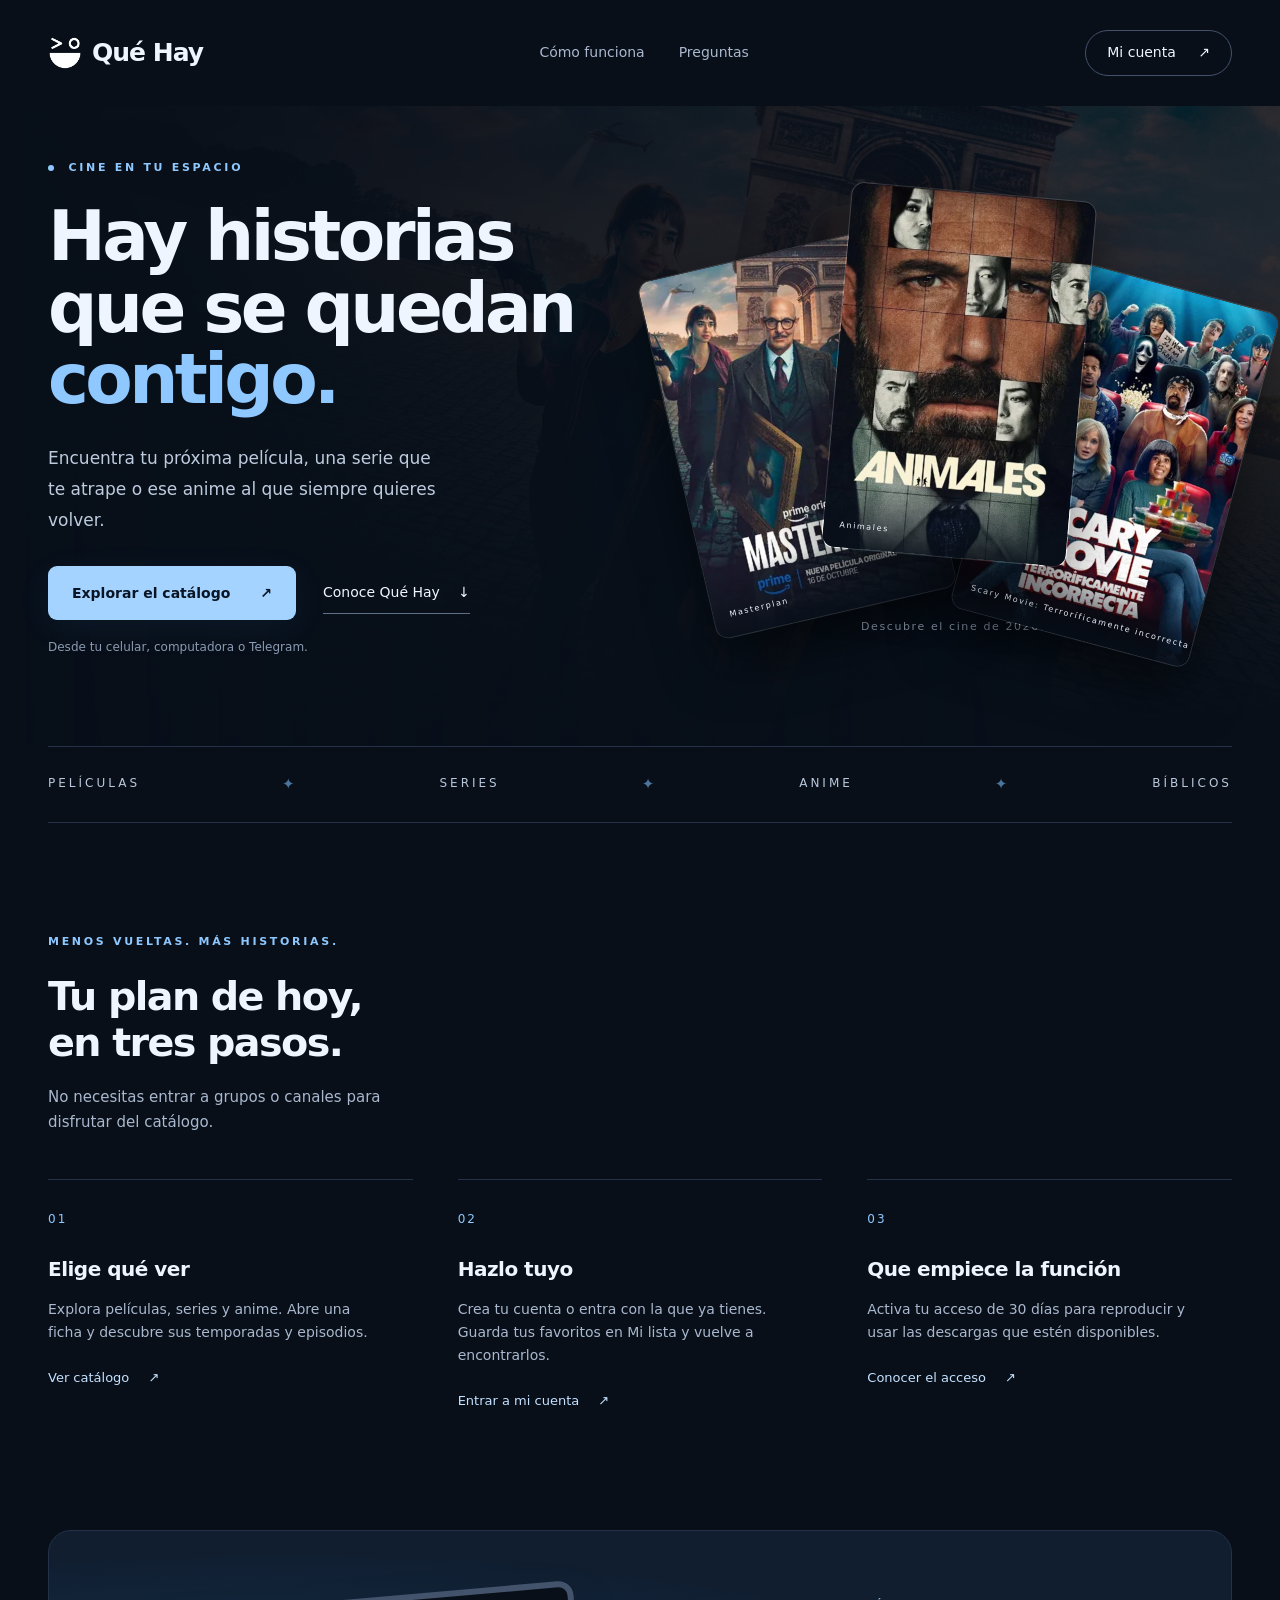
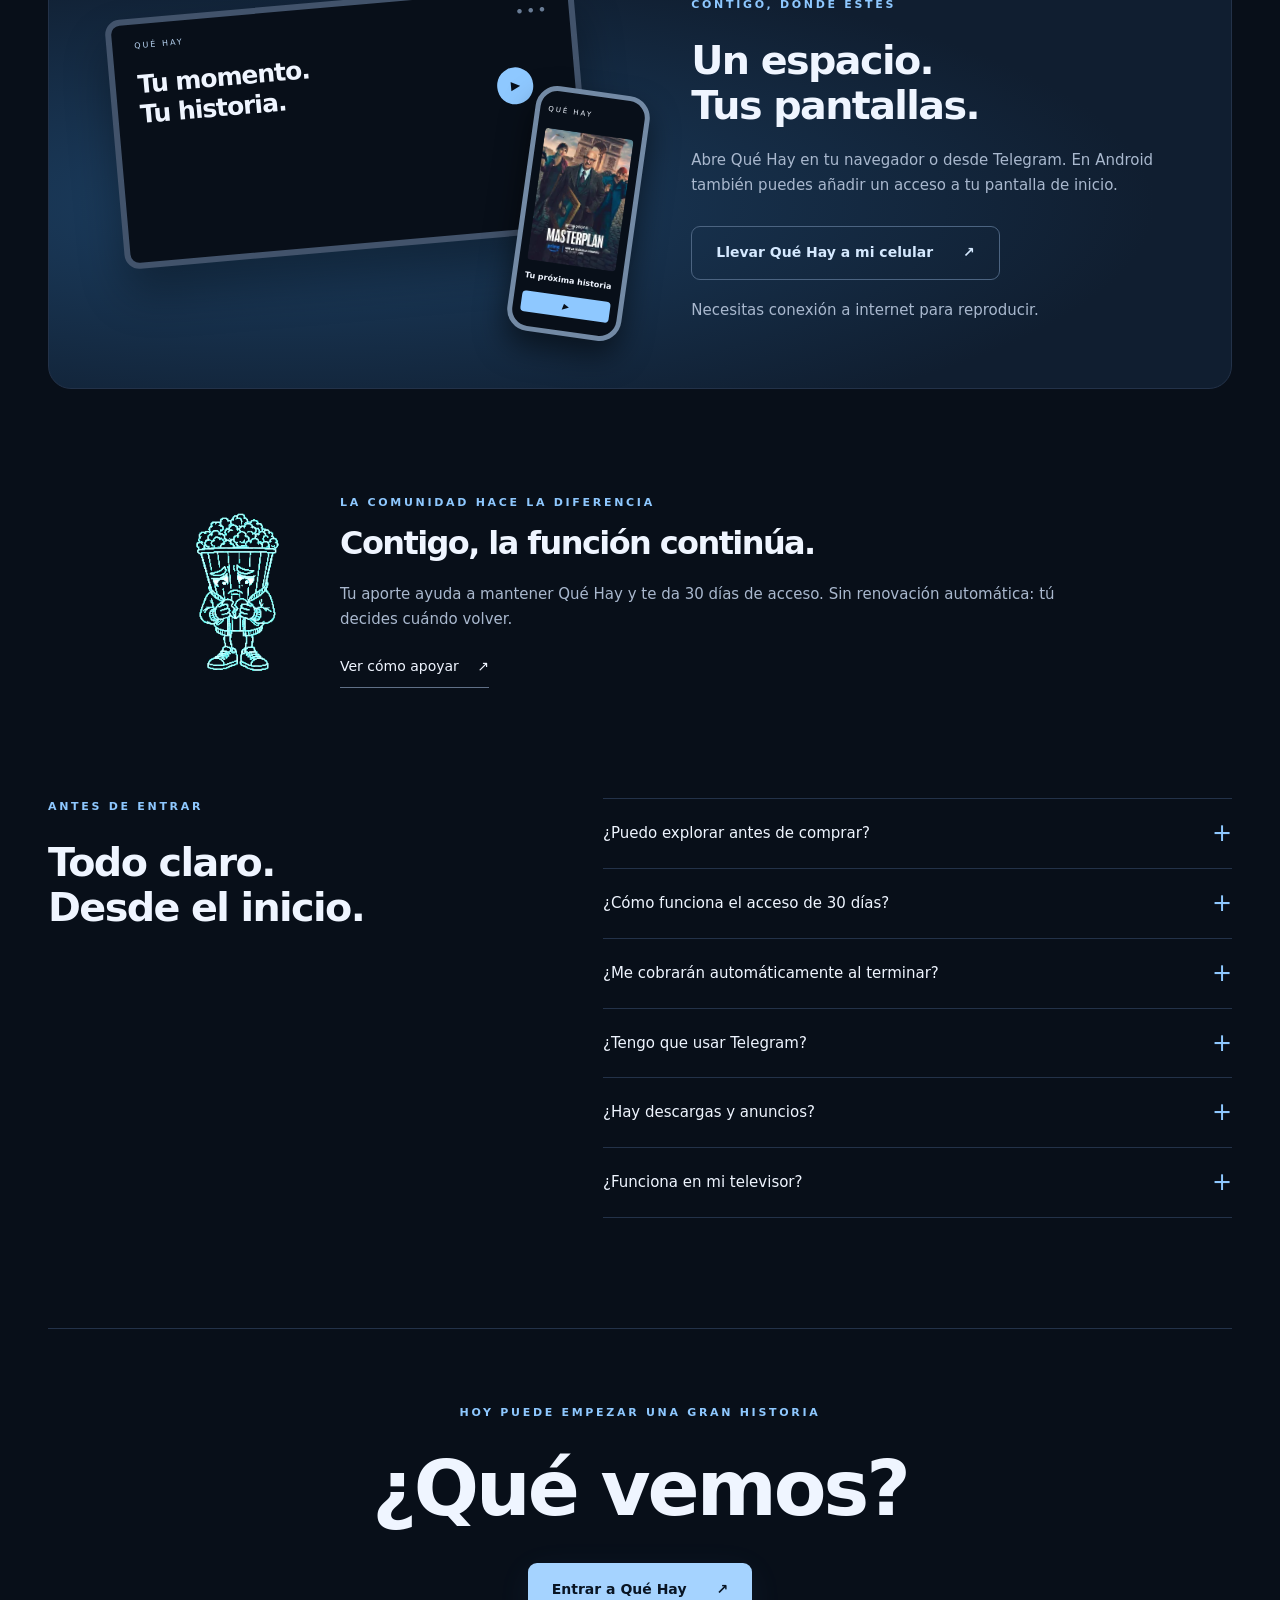
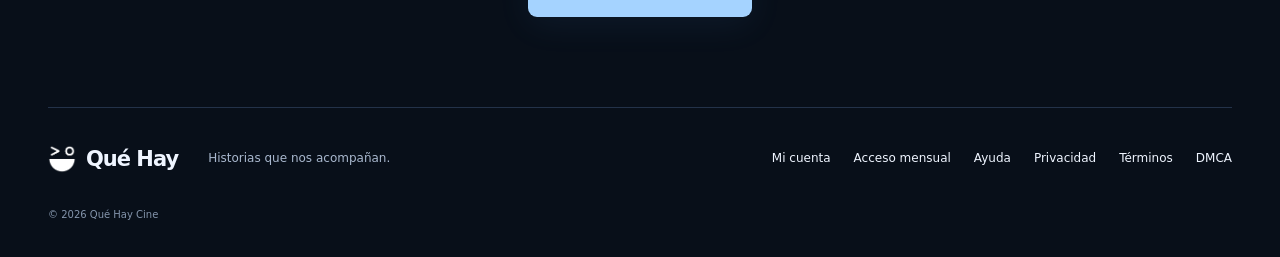
==== landing/index.html @ 10a9635d "Serve responsive backdrops and rotate landing artwork safely" ====
<!doctype html>
<html lang="es" data-selection-ids="878,891,698" data-app-origin="__APP_ORIGIN__">
<head>
  <meta charset="utf-8">
  <meta name="viewport" content="width=device-width, initial-scale=1">
  <meta name="theme-color" content="#080f19">
  <title>Qué Hay Cine · Películas, series y anime en tu espacio</title>
  <meta name="description" content="Descubre Qué Hay Cine: películas, series, anime y producciones bíblicas. Explora el catálogo y vuelve a tus historias desde el celular, la computadora o Telegram.">
  <link rel="canonical" href="https://quehay.live/">
  <meta property="og:type" content="website">
  <meta property="og:locale" content="es_PE">
  <meta property="og:title" content="Qué Hay Cine · Tu próxima historia empieza aquí">
  <meta property="og:description" content="Películas, series y anime. Un espacio para descubrir qué ver y disfrutar a tu manera.">
  <meta property="og:url" content="https://quehay.live/">
  <meta property="og:image" content="https://quehay.live/assets/cover.webp">
  <link rel="icon" href="assets/icon.png">
  <link rel="stylesheet" href="assets/landing.css">
</head>
<body>
<a class="skip" href="#contenido">Ir al contenido</a>
<header class="header wrap">
  <a class="brand" href="./" aria-label="Qué Hay Cine, inicio"><img src="assets/brand-face.png" width="42" height="42" alt=""><span>Qué Hay</span></a>
  <nav aria-label="Navegación principal"><a href="#como-funciona">Cómo funciona</a><a href="#preguntas">Preguntas</a></nav>
  <a class="account" href="__APP_ORIGIN__/cuenta">Mi cuenta <span aria-hidden="true">↗</span></a>
</header>
<main id="contenido">
  <section class="hero" aria-labelledby="hero-title">
    <div class="hero-art" aria-hidden="true"><img data-backdrop srcset="assets/cover-mobile.webp 780w, assets/cover.webp 1280w" sizes="100vw" src="assets/cover.webp" alt="" width="1080" height="608" fetchpriority="high"></div>
    <div class="wrap hero-layout">
      <div class="hero-copy"><p class="eyebrow"><span></span> CINE EN TU ESPACIO</p><h1 id="hero-title">Hay historias<br>que se quedan<br><em>contigo.</em></h1><p class="intro">Encuentra tu próxima película, una serie que te atrape o ese anime al que siempre quieres volver.</p><div class="actions"><a class="button primary" href="__APP_ORIGIN__/">Explorar el catálogo <span aria-hidden="true">↗</span></a><a class="text-link" href="#como-funciona">Conoce Qué Hay <span aria-hidden="true">↓</span></a></div><p class="micro">Desde tu celular, computadora o Telegram.</p></div>
      <div class="poster-stack" aria-label="Una muestra del catálogo"><figure class="poster poster-one"><img src="assets/poster-1-342.webp" srcset="assets/poster-1-185.webp 185w, assets/poster-1-342.webp 342w, assets/poster-1-500.webp 500w" sizes="(max-width:700px) 150px, 240px" data-poster="0" width="342" height="513" alt="Masterplan" decoding="async"><figcaption>Masterplan</figcaption></figure><figure class="poster poster-two"><img src="assets/poster-2-342.webp" srcset="assets/poster-2-185.webp 185w, assets/poster-2-342.webp 342w, assets/poster-2-500.webp 500w" sizes="(max-width:700px) 150px, 240px" data-poster="1" width="342" height="513" alt="Animales" decoding="async"><figcaption>Animales</figcaption></figure><figure class="poster poster-three"><img src="assets/poster-3-342.webp" srcset="assets/poster-3-185.webp 185w, assets/poster-3-342.webp 342w, assets/poster-3-500.webp 500w" sizes="(max-width:700px) 150px, 240px" data-poster="2" width="342" height="513" alt="Scary Movie: Terroríficamente incorrecta" decoding="async"><figcaption>Scary Movie: Terroríficamente incorrecta</figcaption></figure><span class="stack-note">Descubre el cine de 2026.</span></div>
    </div>
  </section>
  <div class="genres wrap" aria-label="En nuestro catálogo"><span>PELÍCULAS</span><i aria-hidden="true">✦</i><span>SERIES</span><i aria-hidden="true">✦</i><span>ANIME</span><i aria-hidden="true">✦</i><span>BÍBLICOS</span></div>
  <section id="como-funciona" class="section wrap">
    <div class="section-title"><p class="eyebrow">MENOS VUELTAS. MÁS HISTORIAS.</p><h2>Tu plan de hoy,<br>en tres pasos.</h2><p>No necesitas entrar a grupos o canales para disfrutar del catálogo.</p></div>
    <ol class="steps"><li><span class="step-number">01</span><h3>Elige qué ver</h3><p>Explora películas, series y anime. Abre una ficha y descubre sus temporadas y episodios.</p><a href="__APP_ORIGIN__/">Ver catálogo <span aria-hidden="true">↗</span></a></li><li><span class="step-number">02</span><h3>Hazlo tuyo</h3><p>Crea tu cuenta o entra con la que ya tienes. Guarda tus favoritos en Mi lista y vuelve a encontrarlos.</p><a href="__APP_ORIGIN__/cuenta">Entrar a mi cuenta <span aria-hidden="true">↗</span></a></li><li><span class="step-number">03</span><h3>Que empiece la función</h3><p>Activa tu acceso de 30 días para reproducir y usar las descargas que estén disponibles.</p><a href="__APP_ORIGIN__/membresia">Conocer el acceso <span aria-hidden="true">↗</span></a></li></ol>
  </section>
  <section class="everywhere wrap" aria-labelledby="everywhere-title"><div class="device-art" aria-hidden="true"><div class="screen"><div class="screen-nav"><span>QUÉ HAY</span><b>● ● ●</b></div><div class="screen-copy">Tu momento.<br>Tu historia.<span>▶</span></div><div class="mini-posters"><img src="assets/poster-1-342.webp" srcset="assets/poster-1-185.webp 185w, assets/poster-1-342.webp 342w, assets/poster-1-500.webp 500w" sizes="120px" data-poster="0" alt="" loading="lazy" width="342" height="513"><img src="assets/poster-2-342.webp" srcset="assets/poster-2-185.webp 185w, assets/poster-2-342.webp 342w, assets/poster-2-500.webp 500w" sizes="120px" data-poster="1" alt="" loading="lazy" width="342" height="513"><img src="assets/poster-3-342.webp" srcset="assets/poster-3-185.webp 185w, assets/poster-3-342.webp 342w, assets/poster-3-500.webp 500w" sizes="120px" data-poster="2" alt="" loading="lazy" width="342" height="513"></div></div><div class="phone"><span>QUÉ HAY</span><img src="assets/poster-1-342.webp" srcset="assets/poster-1-185.webp 185w, assets/poster-1-342.webp 342w, assets/poster-1-500.webp 500w" sizes="120px" data-poster="0" alt="" loading="lazy" width="342" height="513"><b>Tu próxima historia</b><i>▶</i></div></div><div class="everywhere-copy"><p class="eyebrow">CONTIGO, DONDE ESTÉS</p><h2 id="everywhere-title">Un espacio.<br>Tus pantallas.</h2><p>Abre Qué Hay en tu navegador o desde Telegram. En Android también puedes añadir un acceso a tu pantalla de inicio.</p><a class="button secondary" href="__APP_ORIGIN__/instalar">Llevar Qué Hay a mi celular <span aria-hidden="true">↗</span></a><p class="micro">Necesitas conexión a internet para reproducir.</p></div></section>
  <section class="support wrap" aria-labelledby="support-title"><picture><source media="(prefers-reduced-motion: reduce)" srcset="assets/porcon-still.webp"><img src="assets/porcon.webp" width="121" height="220" alt="Porcón Crítico, nuestra mascota" loading="lazy"></picture><div><p class="eyebrow">LA COMUNIDAD HACE LA DIFERENCIA</p><h2 id="support-title">Contigo, la función continúa.</h2><p>Tu aporte ayuda a mantener Qué Hay y te da 30 días de acceso. Sin renovación automática: tú decides cuándo volver.</p><a class="text-link" href="__APP_ORIGIN__/membresia">Ver cómo apoyar <span aria-hidden="true">↗</span></a></div></section>
  <section class="questions section wrap" id="preguntas" aria-labelledby="questions-title"><div class="section-title"><p class="eyebrow">ANTES DE ENTRAR</p><h2 id="questions-title">Todo claro.<br> Desde el inicio.</h2></div><div class="answers"><details><summary>¿Puedo explorar antes de comprar?</summary><p>Sí. Puedes consultar el catálogo. Para reproducir y acceder a los enlaces de descarga necesitas iniciar sesión y tener acceso vigente.</p></details><details><summary>¿Cómo funciona el acceso de 30 días?</summary><p>Se activa cuando se confirma tu aporte. Buy Me a Coffee recibe pagos en dólares; Yape/Plin y Binance Pay requieren revisión manual. Consulta los importes y las instrucciones actualizadas en <a href="__APP_ORIGIN__/membresia">la página de acceso</a>.</p></details><details><summary>¿Me cobrarán automáticamente al terminar?</summary><p>No. Al vencer tu acceso puedes volver a comprar si quieres. No hay renovación automática.</p></details><details><summary>¿Tengo que usar Telegram?</summary><p>No. También puedes entrar desde el navegador con tu cuenta. Telegram es otra forma de acceder y mantenerte cerca de la comunidad.</p></details><details><summary>¿Hay descargas y anuncios?</summary><p>Hay descargas cuando la película o el episodio tiene un enlace disponible. Se abren en un proveedor externo. Los reproductores pueden mostrar publicidad de terceros; el aporte no elimina esos anuncios.</p></details><details><summary>¿Funciona en mi televisor?</summary><p>La experiencia actual está preparada para celulares y computadoras. La compatibilidad con navegadores de televisores aún está en evaluación.</p></details></div></section>
  <section class="final-cta wrap"><p class="eyebrow">HOY PUEDE EMPEZAR UNA GRAN HISTORIA</p><h2>¿Qué vemos?</h2><a class="button primary" href="__APP_ORIGIN__/">Entrar a Qué Hay <span aria-hidden="true">↗</span></a></section>
</main>
<footer class="footer wrap"><a class="brand" href="./" aria-label="Qué Hay Cine, inicio"><img src="assets/brand-face.png" width="42" height="42" alt="" loading="lazy"><span>Qué Hay</span></a><p>Historias que nos acompañan.</p><nav aria-label="Información"><a href="__APP_ORIGIN__/cuenta">Mi cuenta</a><a href="__APP_ORIGIN__/membresia">Acceso mensual</a><a href="#preguntas">Ayuda</a><a href="/politicas-de-privacidad/">Privacidad</a><a href="/terminos-y-condiciones/">Términos</a><a href="/dmca/">DMCA</a></nav><small>© 2026 Qué Hay Cine</small></footer>
<script src="assets/selection.js?v=1" defer></script>
</body></html>
---- landing/assets/landing.css ----
:root{color-scheme:dark;--bg:#080f19;--surface:#101e30;--ink:#eff5ff;--muted:#a9b8ce;--blue:#8ec8ff;--line:#233249}*{box-sizing:border-box}html{scroll-behavior:smooth;scroll-padding-top:35px}body{margin:0;background:var(--bg);color:var(--ink);font:16px/1.65 system-ui,-apple-system,BlinkMacSystemFont,"Segoe UI",sans-serif}a{color:inherit;text-decoration:none}img{display:block;max-width:100%;object-fit:cover}button,a,summary{-webkit-tap-highlight-color:transparent}a:focus-visible,summary:focus-visible{outline:3px solid var(--blue);outline-offset:6px}.wrap{width:min(1240px,calc(100% - 96px));margin-inline:auto}.skip{position:fixed;left:20px;top:-100px;background:white;color:#080f19;padding:12px;z-index:10}.skip:focus{top:15px}.header{height:106px;display:flex;align-items:center;justify-content:space-between;gap:28px;position:relative;z-index:2}.brand img{width:137px;height:auto;object-fit:contain;filter:grayscale(1) brightness(0) invert(1)}.header nav{display:flex;gap:34px;color:var(--muted);font-size:14px}.header a:hover,.footer a:hover{color:var(--blue)}.account{border:1px solid #43526a;border-radius:100px;padding:10px 21px;font-size:14px}.account span{margin-left:18px}.hero{position:relative;overflow:hidden}.hero-art{position:absolute;inset:0;opacity:.16;mask-image:linear-gradient(90deg,transparent,#000 80%);pointer-events:none}.hero-art:after{content:"";position:absolute;inset:0;background:linear-gradient(0deg,var(--bg),transparent 65%)}.hero-art img{width:100%;height:100%;object-position:center}.hero-layout{position:relative;display:grid;grid-template-columns:1.05fr 1fr;gap:40px;min-height:640px;align-items:center;padding-block:40px 75px}.eyebrow{font-size:11px;font-weight:700;letter-spacing:2.7px;line-height:1.6;color:var(--blue);margin:0 0 24px}.eyebrow span{display:inline-block;background:var(--blue);width:6px;height:6px;border-radius:100%;margin-right:8px;vertical-align:middle}h1,h2,h3,p{margin-top:0}h1{font-size:clamp(45px,5.4vw,78px);font-weight:730;line-height:1.04;letter-spacing:-3.6px;margin-bottom:27px}h1 em{font-style:normal;color:var(--blue)}.intro{font-size:17px;max-width:405px;color:#becbde;line-height:1.8}.actions{display:flex;align-items:center;gap:27px;margin-top:31px}.button{display:inline-flex;align-items:center;justify-content:center;gap:30px;min-height:54px;padding:14px 24px;border-radius:9px;font-size:14px;font-weight:650;transition:background .2s,transform .2s}.button:hover{transform:translateY(-2px)}.primary{background:#a5d3ff;color:#091524;box-shadow:0 8px 35px #65aeff12}.primary:hover{background:#c2e2ff}.secondary{border:1px solid #4c6481;color:#d5e9ff}.secondary:hover{background:#1d3049}.text-link{font-size:14px;border-bottom:1px solid #607087;padding-block:9px;display:inline-block}.text-link span{margin-left:14px}.micro{font-size:12px;color:#8b9bb2;margin-top:18px;margin-bottom:0}.poster-stack{position:relative;height:455px;max-width:560px}.poster{position:absolute;width:44%;margin:0;border-radius:13px;box-shadow:0 25px 55px #0008;overflow:hidden;border:1px solid #ffffff22;transform-origin:center}.poster img{width:100%;height:auto;aspect-ratio:2/3}.poster figcaption{background:linear-gradient(transparent,#080f19e8);position:absolute;bottom:0;left:0;right:0;padding:40px 16px 16px;font-size:8px;letter-spacing:1.6px;white-space:nowrap}.poster-one{left:0;top:70px;transform:rotate(-13deg);z-index:1}.poster-two{left:29%;top:10px;transform:rotate(5deg);z-index:3}.poster-three{right:-1%;top:96px;transform:rotate(15deg);z-index:2}.stack-note{position:absolute;bottom:0;width:100%;text-align:center;font-size:11px;letter-spacing:1.6px;color:#9caac0}.genres{display:flex;justify-content:space-between;align-items:center;border-top:1px solid var(--line);border-bottom:1px solid var(--line);padding:25px 0;font-size:12px;letter-spacing:3px;color:#b8c7db}.genres i{color:#4c759e;font-size:15px;font-style:normal}.section{padding-block:110px}.section-title{max-width:500px}.section-title h2,h2{font-size:clamp(30px,3.1vw,45px);letter-spacing:-1.6px;font-weight:650;line-height:1.14;margin-bottom:20px}.section-title p:not(.eyebrow){color:var(--muted);font-size:15px;max-width:380px}.steps{list-style:none;padding:0;margin:45px 0 0;display:grid;grid-template-columns:repeat(3,1fr);gap:45px}.steps li{padding-top:25px;border-top:1px solid var(--line)}.step-number{font-size:12px;color:var(--blue);letter-spacing:2px}.steps h3{font-size:20px;font-weight:600;margin:21px 0 12px;letter-spacing:-.5px}.steps p{font-size:14px;color:var(--muted);max-width:320px}.steps a{font-size:13px;color:#c4e1ff;display:inline-block;padding:9px 0}.steps a span{margin-left:15px}.everywhere{background:radial-gradient(ellipse at 20% 60%,#1c3f62,var(--surface) 65%);border:1px solid var(--line);border-radius:23px;display:grid;grid-template-columns:1.1fr 1fr;gap:55px;padding:65px;overflow:hidden}.everywhere-copy{align-self:center}.everywhere-copy>p:not(.eyebrow){color:var(--muted);font-size:15px}.everywhere-copy .button{margin-top:13px}.device-art{position:relative;align-self:center;min-height:320px}.screen{background:#080f19;border:6px solid #42536b;border-radius:15px;padding:15px 22px 22px;width:90%;box-shadow:0 25px 45px #0005;transform:rotate(-5deg)}.screen-nav{display:flex;justify-content:space-between;font-size:8px;letter-spacing:2px;color:#b9d5f3}.screen-nav b{font-size:6px;color:#697c95}.screen-copy{font-weight:650;font-size:25px;letter-spacing:-1px;line-height:1.2;margin:18px 0 15px}.screen-copy span{float:right;font-size:12px;background:var(--blue);color:var(--bg);border-radius:30px;padding:11px 14px;margin-right:20px}.mini-posters{display:grid;grid-template-columns:repeat(3,1fr);gap:10px}.mini-posters img{height:95px;width:100%;border-radius:4px}.phone{position:absolute;right:0;bottom:-17px;width:115px;padding:14px 8px;background:#080f19;border:5px solid #738aa5;border-radius:22px;transform:rotate(8deg);box-shadow:0 15px 30px #0008}.phone>span{display:block;font-size:7px;margin:0 0 12px;letter-spacing:2px}.phone img{border-radius:4px;height:133px;width:100%}.phone b{font-size:8px;display:block;margin:9px 0}.phone i{display:block;font-size:8px;background:var(--blue);color:var(--bg);border-radius:4px;padding:4px;text-align:center}.support{display:flex;align-items:center;gap:55px;max-width:900px;padding-top:105px}.support picture{flex-shrink:0}.support img{width:95px;height:auto}.support h2{font-size:32px}.support p:not(.eyebrow){color:var(--muted);font-size:15px}.support .eyebrow{margin-bottom:14px}.questions{display:grid;grid-template-columns:.85fr 1.15fr;gap:90px}.answers details{border-top:1px solid var(--line)}.answers details:last-child{border-bottom:1px solid var(--line)}summary{padding:22px 30px 22px 0;cursor:pointer;position:relative;font-size:15px;font-weight:500;list-style:none}summary::-webkit-details-marker{display:none}summary:after{content:"+";position:absolute;right:0;color:var(--blue);font-size:24px;line-height:1}details[open] summary:after{content:"−"}.answers p{font-size:14px;color:var(--muted);padding-right:22px}.answers a{text-decoration:underline;color:var(--blue)}.final-cta{border-top:1px solid var(--line);padding:75px 0 90px;text-align:center}.final-cta h2{font-size:clamp(48px,6vw,80px);letter-spacing:-3px;margin-bottom:30px}.footer{display:flex;align-items:center;gap:30px;border-top:1px solid var(--line);padding-block:34px;flex-wrap:wrap}.footer .brand img{width:100px}.footer p{font-size:12px;color:var(--muted);margin:0}.footer nav{display:flex;gap:23px;margin-left:auto;font-size:12px}.footer small{font-size:10px;color:#8495ac;width:100%}@media(min-width:1500px){.hero-layout{min-height:720px}.poster-stack{height:480px}}@media(max-width:1000px){.wrap{width:calc(100% - 56px)}.hero-layout{gap:20px;min-height:570px}.poster-stack{height:350px}.poster-three{top:70px}.poster-one{top:50px}.actions{gap:15px;flex-wrap:wrap}.everywhere{padding:45px;gap:30px}.steps{gap:28px}.questions{gap:40px}}@media(max-width:700px){.wrap{width:calc(100% - 40px)}.header{height:86px;gap:15px}.brand img{width:113px}.header nav{display:none}.account{padding:8px 15px;font-size:12px}.account span{margin-left:8px}.hero-layout{display:flex;flex-direction:column;gap:30px;align-items:stretch;padding:25px 0 30px}.hero-copy h1{font-size:57px;letter-spacing:-2.8px}.eyebrow{font-size:10px;letter-spacing:2px;margin-bottom:19px}.intro{font-size:15px;max-width:360px}.actions{gap:22px}.button{font-size:13px;padding:13px 19px;gap:22px;min-height:51px}.text-link{font-size:12px}.poster-stack{height:310px;width:100%;max-width:370px;align-self:center;margin-top:15px}.poster{width:40%}.poster-one{left:3%;top:34px}.poster-two{left:30%;top:8px}.poster-three{right:2%;top:55px}.stack-note{font-size:9px;bottom:5px}.genres{padding:20px 0;font-size:9px;letter-spacing:1.3px;gap:5px}.genres i{font-size:9px}.section{padding-block:70px}.section-title h2,h2{font-size:36px}.steps{grid-template-columns:1fr;gap:26px;margin-top:34px}.steps li{position:relative;padding:23px 0 0 43px}.step-number{position:absolute;left:0;top:28px}.steps h3{margin:0 0 12px}.steps p{max-width:none}.everywhere{display:flex;flex-direction:column;padding:35px 27px;gap:40px;border-radius:16px}.device-art{width:100%;max-width:350px;min-height:285px;margin:12px 0 0}.screen{width:88%;padding:12px 15px 19px}.screen-copy{font-size:24px}.mini-posters img{height:90px}.phone{width:105px;bottom:0}.phone img{height:120px}.everywhere-copy h2{font-size:36px}.everywhere-copy .button{width:100%;padding-inline:12px;gap:14px}.support{gap:20px;padding-top:65px;align-items:flex-start}.support img{width:63px;margin-top:35px}.support h2{font-size:27px}.support .eyebrow{font-size:8px}.support p:not(.eyebrow){font-size:14px}.questions{grid-template-columns:1fr;gap:20px}.questions .section-title h2 br{display:none}summary{font-size:14px}.final-cta{padding:55px 0 60px}.final-cta h2{font-size:62px}.footer{gap:20px;padding-block:27px}.footer p{font-size:11px}.footer nav{width:100%;margin-left:0;justify-content:space-between}.footer small{margin-top:5px}}@media(prefers-reduced-motion:reduce){html{scroll-behavior:auto}.button{transition:none}.button:hover{transform:none}}

.brand{display:inline-flex;align-items:center;gap:10px;white-space:nowrap;font-size:25px;font-weight:750;letter-spacing:-1px}.brand img,.footer .brand img{width:34px;height:34px;filter:none}.footer .brand{font-size:21px}.footer .brand img{width:28px;height:28px}@media(max-width:700px){.brand{font-size:22px;gap:8px}.brand img{width:29px;height:29px}}

.footer nav{flex-wrap:wrap;row-gap:14px}@media(max-width:700px){.footer nav{justify-content:flex-start;column-gap:23px}}
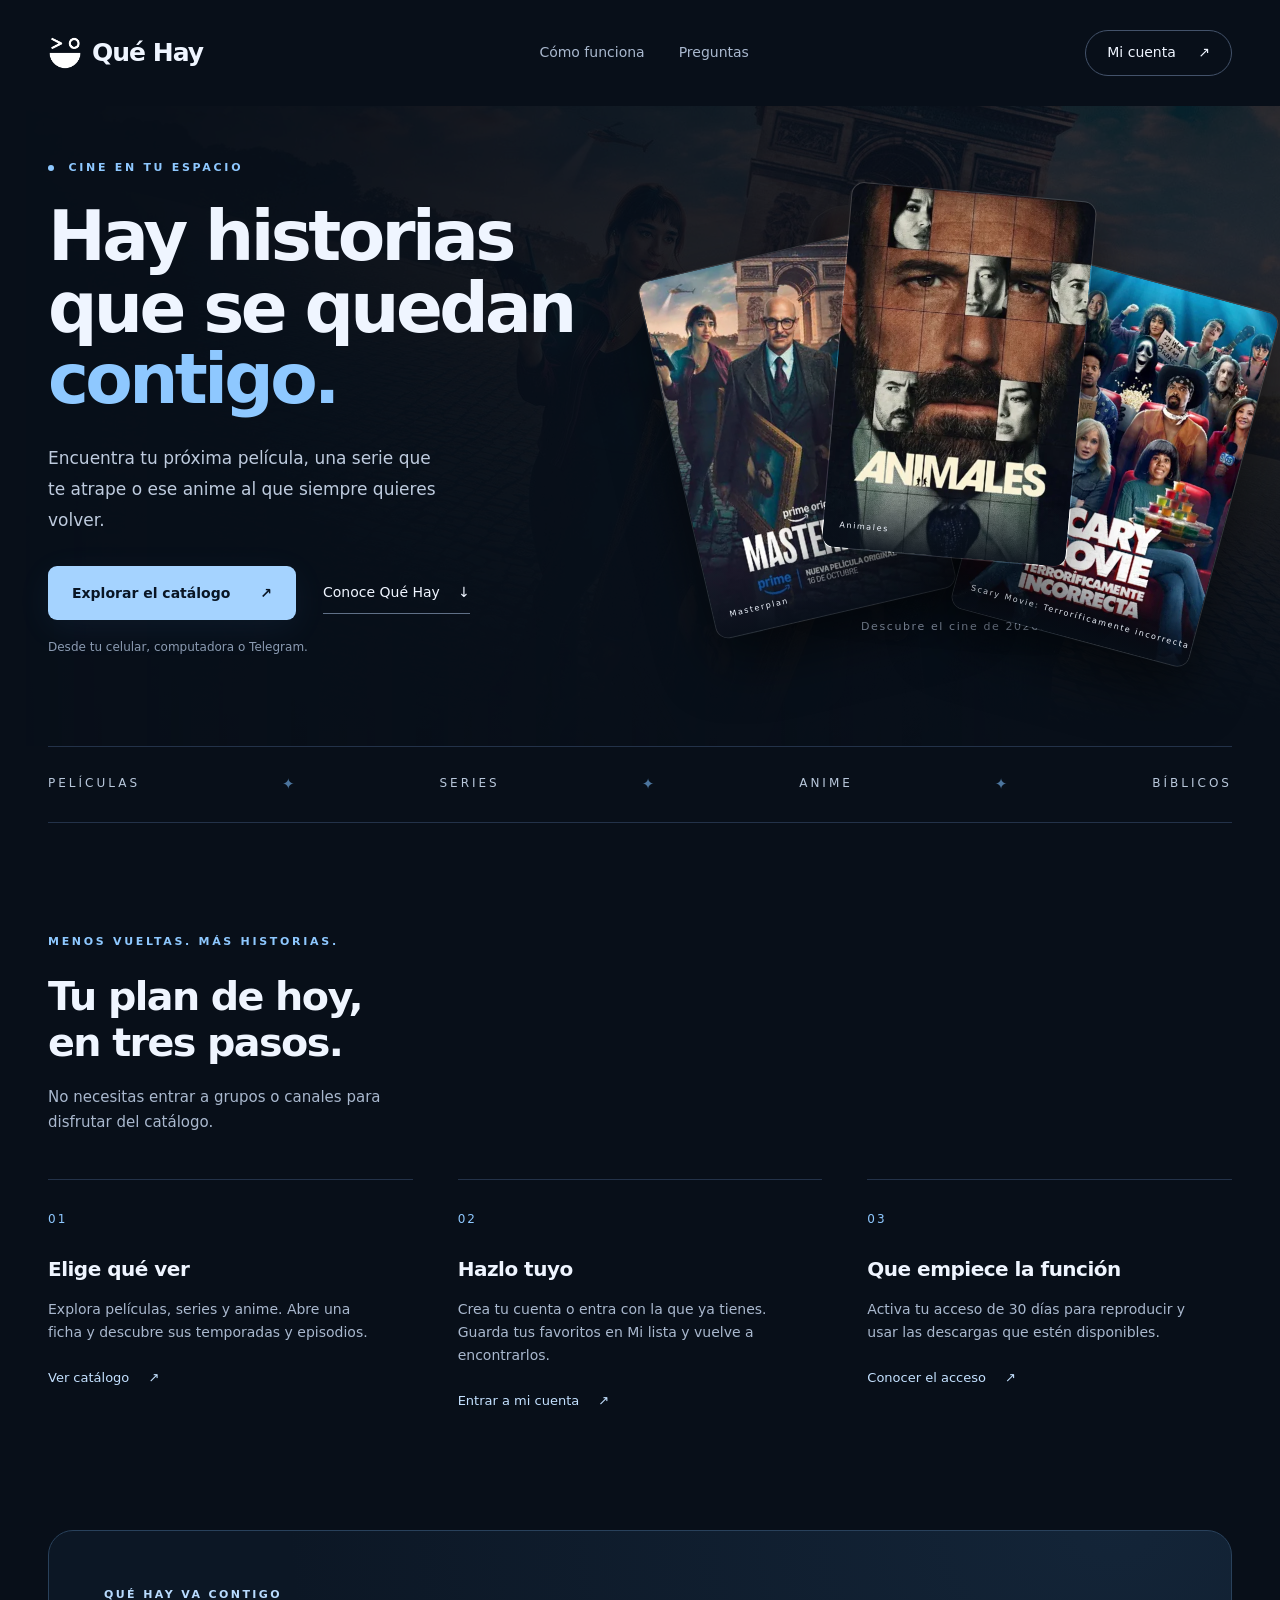
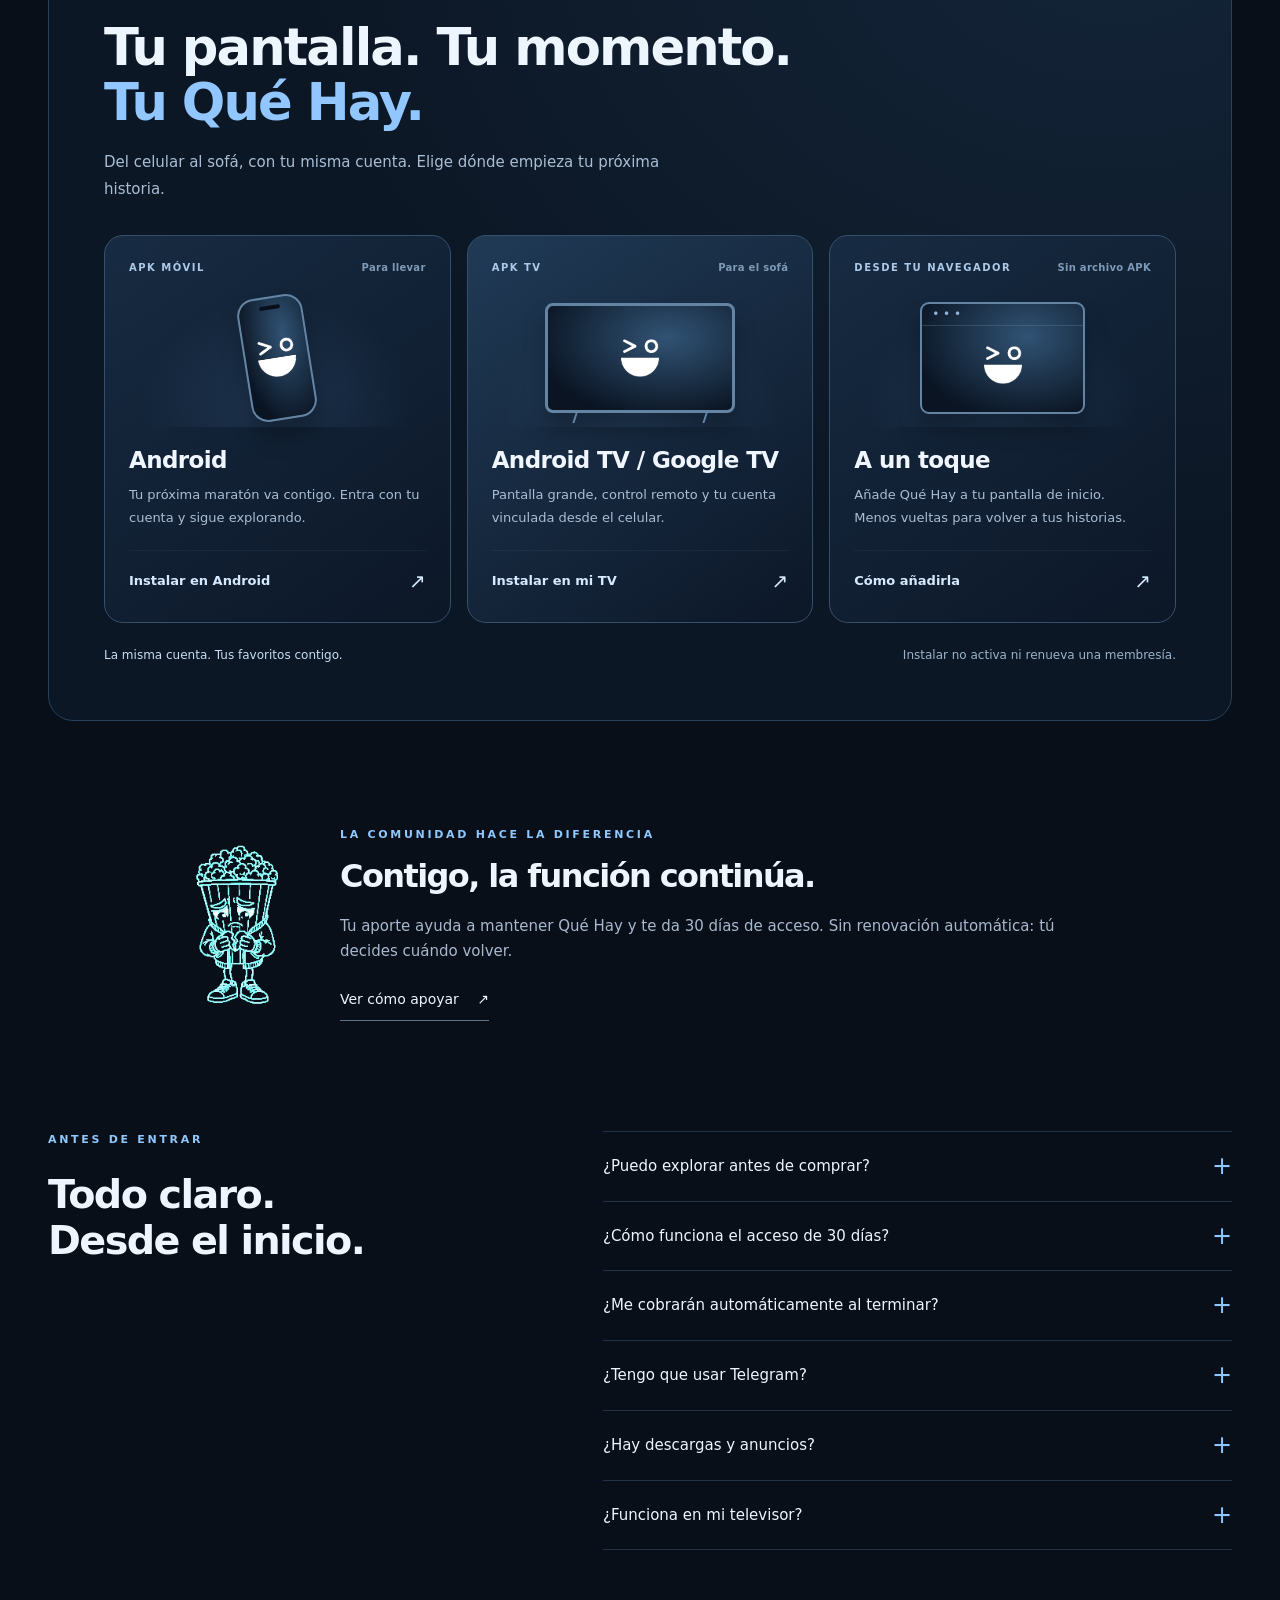
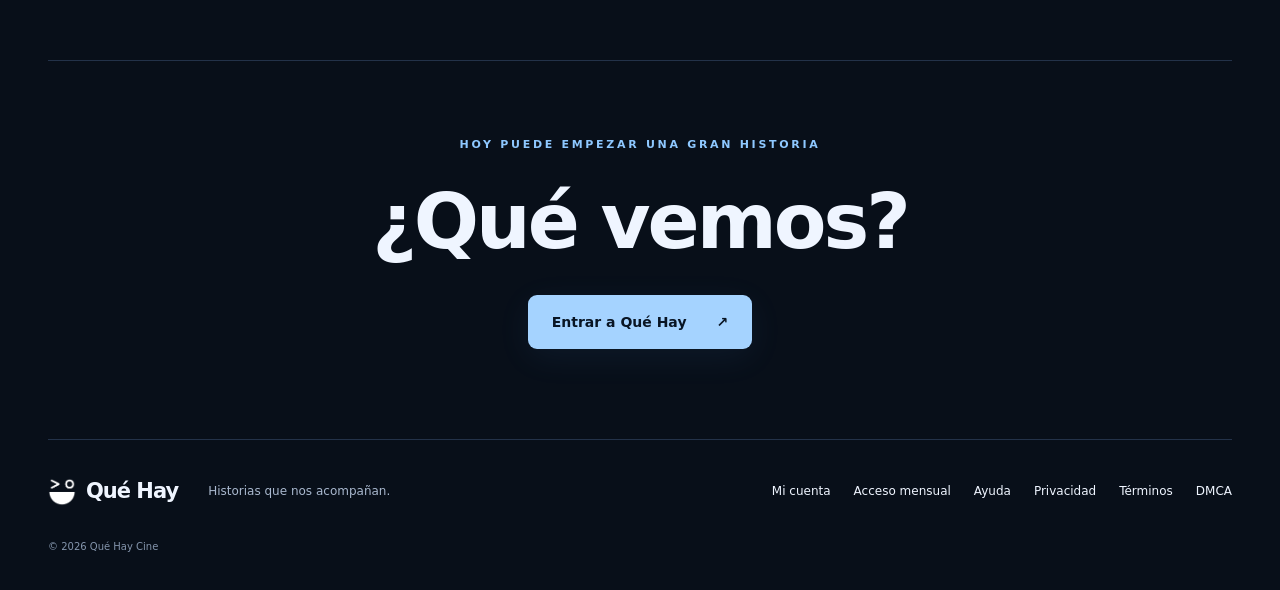
==== commit 0664ae1d: "Publish Android and TV app downloads with native startup animation" ====
--- a/landing/index.html
+++ b/landing/index.html
@@ -15,6 +15,7 @@
   <meta property="og:image" content="https://quehay.live/assets/cover.webp">
   <link rel="icon" href="assets/icon.png">
   <link rel="stylesheet" href="assets/landing.css">
+  <link rel="stylesheet" href="assets/platforms.css">
 </head>
 <body>
 <a class="skip" href="#contenido">Ir al contenido</a>
@@ -36,9 +37,9 @@
     <div class="section-title"><p class="eyebrow">MENOS VUELTAS. MÁS HISTORIAS.</p><h2>Tu plan de hoy,<br>en tres pasos.</h2><p>No necesitas entrar a grupos o canales para disfrutar del catálogo.</p></div>
     <ol class="steps"><li><span class="step-number">01</span><h3>Elige qué ver</h3><p>Explora películas, series y anime. Abre una ficha y descubre sus temporadas y episodios.</p><a href="__APP_ORIGIN__/">Ver catálogo <span aria-hidden="true">↗</span></a></li><li><span class="step-number">02</span><h3>Hazlo tuyo</h3><p>Crea tu cuenta o entra con la que ya tienes. Guarda tus favoritos en Mi lista y vuelve a encontrarlos.</p><a href="__APP_ORIGIN__/cuenta">Entrar a mi cuenta <span aria-hidden="true">↗</span></a></li><li><span class="step-number">03</span><h3>Que empiece la función</h3><p>Activa tu acceso de 30 días para reproducir y usar las descargas que estén disponibles.</p><a href="__APP_ORIGIN__/membresia">Conocer el acceso <span aria-hidden="true">↗</span></a></li></ol>
   </section>
-  <section class="everywhere wrap" aria-labelledby="everywhere-title"><div class="device-art" aria-hidden="true"><div class="screen"><div class="screen-nav"><span>QUÉ HAY</span><b>● ● ●</b></div><div class="screen-copy">Tu momento.<br>Tu historia.<span>▶</span></div><div class="mini-posters"><img src="assets/poster-1-342.webp" srcset="assets/poster-1-185.webp 185w, assets/poster-1-342.webp 342w, assets/poster-1-500.webp 500w" sizes="120px" data-poster="0" alt="" loading="lazy" width="342" height="513"><img src="assets/poster-2-342.webp" srcset="assets/poster-2-185.webp 185w, assets/poster-2-342.webp 342w, assets/poster-2-500.webp 500w" sizes="120px" data-poster="1" alt="" loading="lazy" width="342" height="513"><img src="assets/poster-3-342.webp" srcset="assets/poster-3-185.webp 185w, assets/poster-3-342.webp 342w, assets/poster-3-500.webp 500w" sizes="120px" data-poster="2" alt="" loading="lazy" width="342" height="513"></div></div><div class="phone"><span>QUÉ HAY</span><img src="assets/poster-1-342.webp" srcset="assets/poster-1-185.webp 185w, assets/poster-1-342.webp 342w, assets/poster-1-500.webp 500w" sizes="120px" data-poster="0" alt="" loading="lazy" width="342" height="513"><b>Tu próxima historia</b><i>▶</i></div></div><div class="everywhere-copy"><p class="eyebrow">CONTIGO, DONDE ESTÉS</p><h2 id="everywhere-title">Un espacio.<br>Tus pantallas.</h2><p>Abre Qué Hay en tu navegador o desde Telegram. En Android también puedes añadir un acceso a tu pantalla de inicio.</p><a class="button secondary" href="__APP_ORIGIN__/instalar">Llevar Qué Hay a mi celular <span aria-hidden="true">↗</span></a><p class="micro">Necesitas conexión a internet para reproducir.</p></div></section>
+  <section class="app-landing wrap qh-apps" id="tus-pantallas" aria-labelledby="everywhere-title"><p class="app-kicker">QUÉ HAY VA CONTIGO</p><h2 class="app-heading" id="everywhere-title">Tu pantalla. Tu momento.<br><em>Tu Qué Hay.</em></h2><p class="app-intro">Del celular al sofá, con tu misma cuenta. Elige dónde empieza tu próxima historia.</p><div class="app-grid"><article class="app-card android"><div class="app-label"><span>APK MÓVIL</span><span>Para llevar</span></div><div class="app-device-stage" aria-hidden="true"><div class="app-device mobile"><img src="assets/brand-face.png" width="42" height="42" alt="" loading="lazy"></div></div><h3>Android</h3><p>Tu próxima maratón va contigo. Entra con tu cuenta y sigue explorando.</p><a class="app-link" href="__APP_ORIGIN__/instalar#android">Instalar en Android<span aria-hidden="true">↗</span></a></article><article class="app-card tv"><div class="app-label"><span>APK TV</span><span>Para el sofá</span></div><div class="app-device-stage" aria-hidden="true"><div class="app-device television"><img src="assets/brand-face.png" width="42" height="42" alt="" loading="lazy"></div></div><h3>Android TV / Google TV</h3><p>Pantalla grande, control remoto y tu cuenta vinculada desde el celular.</p><a class="app-link" href="__APP_ORIGIN__/instalar#tv">Instalar en mi TV<span aria-hidden="true">↗</span></a></article><article class="app-card navegador"><div class="app-label"><span>DESDE TU NAVEGADOR</span><span>Sin archivo APK</span></div><div class="app-device-stage" aria-hidden="true"><div class="app-device browser"><img src="assets/brand-face.png" width="42" height="42" alt="" loading="lazy"></div></div><h3>A un toque</h3><p>Añade Qué Hay a tu pantalla de inicio. Menos vueltas para volver a tus historias.</p><a class="app-link" href="__APP_ORIGIN__/instalar#navegador">Cómo añadirla<span aria-hidden="true">↗</span></a></article></div><p class="app-footnote"><strong>La misma cuenta. Tus favoritos contigo.</strong><span>Instalar no activa ni renueva una membresía.</span></p></section>
   <section class="support wrap" aria-labelledby="support-title"><picture><source media="(prefers-reduced-motion: reduce)" srcset="assets/porcon-still.webp"><img src="assets/porcon.webp" width="121" height="220" alt="Porcón Crítico, nuestra mascota" loading="lazy"></picture><div><p class="eyebrow">LA COMUNIDAD HACE LA DIFERENCIA</p><h2 id="support-title">Contigo, la función continúa.</h2><p>Tu aporte ayuda a mantener Qué Hay y te da 30 días de acceso. Sin renovación automática: tú decides cuándo volver.</p><a class="text-link" href="__APP_ORIGIN__/membresia">Ver cómo apoyar <span aria-hidden="true">↗</span></a></div></section>
-  <section class="questions section wrap" id="preguntas" aria-labelledby="questions-title"><div class="section-title"><p class="eyebrow">ANTES DE ENTRAR</p><h2 id="questions-title">Todo claro.<br> Desde el inicio.</h2></div><div class="answers"><details><summary>¿Puedo explorar antes de comprar?</summary><p>Sí. Puedes consultar el catálogo. Para reproducir y acceder a los enlaces de descarga necesitas iniciar sesión y tener acceso vigente.</p></details><details><summary>¿Cómo funciona el acceso de 30 días?</summary><p>Se activa cuando se confirma tu aporte. Buy Me a Coffee recibe pagos en dólares; Yape/Plin y Binance Pay requieren revisión manual. Consulta los importes y las instrucciones actualizadas en <a href="__APP_ORIGIN__/membresia">la página de acceso</a>.</p></details><details><summary>¿Me cobrarán automáticamente al terminar?</summary><p>No. Al vencer tu acceso puedes volver a comprar si quieres. No hay renovación automática.</p></details><details><summary>¿Tengo que usar Telegram?</summary><p>No. También puedes entrar desde el navegador con tu cuenta. Telegram es otra forma de acceder y mantenerte cerca de la comunidad.</p></details><details><summary>¿Hay descargas y anuncios?</summary><p>Hay descargas cuando la película o el episodio tiene un enlace disponible. Se abren en un proveedor externo. Los reproductores pueden mostrar publicidad de terceros; el aporte no elimina esos anuncios.</p></details><details><summary>¿Funciona en mi televisor?</summary><p>La experiencia actual está preparada para celulares y computadoras. La compatibilidad con navegadores de televisores aún está en evaluación.</p></details></div></section>
+  <section class="questions section wrap" id="preguntas" aria-labelledby="questions-title"><div class="section-title"><p class="eyebrow">ANTES DE ENTRAR</p><h2 id="questions-title">Todo claro.<br> Desde el inicio.</h2></div><div class="answers"><details><summary>¿Puedo explorar antes de comprar?</summary><p>Sí. Puedes consultar el catálogo. Para reproducir y acceder a los enlaces de descarga necesitas iniciar sesión y tener acceso vigente.</p></details><details><summary>¿Cómo funciona el acceso de 30 días?</summary><p>Se activa cuando se confirma tu aporte. Buy Me a Coffee recibe pagos en dólares; Yape/Plin y Binance Pay requieren revisión manual. Consulta los importes y las instrucciones actualizadas en <a href="__APP_ORIGIN__/membresia">la página de acceso</a>.</p></details><details><summary>¿Me cobrarán automáticamente al terminar?</summary><p>No. Al vencer tu acceso puedes volver a comprar si quieres. No hay renovación automática.</p></details><details><summary>¿Tengo que usar Telegram?</summary><p>No. También puedes entrar desde el navegador con tu cuenta. Telegram es otra forma de acceder y mantenerte cerca de la comunidad.</p></details><details><summary>¿Hay descargas y anuncios?</summary><p>Hay descargas cuando la película o el episodio tiene un enlace disponible. Se abren en un proveedor externo. Los reproductores pueden mostrar publicidad de terceros; el aporte no elimina esos anuncios.</p></details><details><summary>¿Funciona en mi televisor?</summary><p>Tenemos una versión para Android TV y Google TV, con control remoto y vinculación desde el celular. Esta APK no se instala en televisores LG con webOS ni Samsung con Tizen. Consulta las opciones y la disponibilidad de descarga en <a href="__APP_ORIGIN__/instalar#tv">Qué Hay para TV</a>.</p></details></div></section>
   <section class="final-cta wrap"><p class="eyebrow">HOY PUEDE EMPEZAR UNA GRAN HISTORIA</p><h2>¿Qué vemos?</h2><a class="button primary" href="__APP_ORIGIN__/">Entrar a Qué Hay <span aria-hidden="true">↗</span></a></section>
 </main>
 <footer class="footer wrap"><a class="brand" href="./" aria-label="Qué Hay Cine, inicio"><img src="assets/brand-face.png" width="42" height="42" alt="" loading="lazy"><span>Qué Hay</span></a><p>Historias que nos acompañan.</p><nav aria-label="Información"><a href="__APP_ORIGIN__/cuenta">Mi cuenta</a><a href="__APP_ORIGIN__/membresia">Acceso mensual</a><a href="#preguntas">Ayuda</a><a href="/politicas-de-privacidad/">Privacidad</a><a href="/terminos-y-condiciones/">Términos</a><a href="/dmca/">DMCA</a></nav><small>© 2026 Qué Hay Cine</small></footer>
--- a/landing/assets/platforms.css
+++ b/landing/assets/platforms.css
@@ -0,0 +1,8 @@
+/* App discovery: presentation only; never changes access or playback. */
+.qh-apps{--app-blue:#b8dbff;--app-muted:#a9bed5;color:#edf5ff;box-sizing:border-box}
+.qh-apps *{box-sizing:border-box}.qh-apps a{text-decoration:none}.qh-apps .app-kicker{font:700 11px/1.6 system-ui,sans-serif;letter-spacing:2.4px;color:var(--app-blue);margin:0 0 16px}.qh-apps .app-heading{font-size:clamp(32px,4vw,54px);line-height:1.08;letter-spacing:-1.9px;margin:0 0 18px;font-weight:740}.qh-apps .app-heading em{font-style:normal;color:#91c6ff}.qh-apps .app-intro{color:var(--app-muted);font-size:15px;line-height:1.8;max-width:610px;margin:0}.qh-apps .app-grid{display:grid;grid-template-columns:repeat(3,minmax(0,1fr));gap:16px;margin-top:32px}.qh-apps .app-card{min-width:0;display:flex;flex-direction:column;padding:24px;border-radius:19px;border:1px solid #36506b;background:linear-gradient(145deg,#172b42,#0c1727);position:relative;overflow:hidden}.qh-apps .app-card.tv{background:linear-gradient(145deg,#203a56,#0c1727)}.qh-apps .app-label{display:flex;justify-content:space-between;align-items:center;font:600 10px/1.5 system-ui,sans-serif;letter-spacing:1.5px;color:#adc9e8}.qh-apps .app-label span:last-child{color:#7e9ab7;font-size:10px;letter-spacing:.3px}.qh-apps .app-device-stage{height:138px;display:grid;place-items:center;margin:14px 0 20px;position:relative;background:radial-gradient(ellipse at 50% 85%,#578bc52a,transparent 65%)}.qh-apps .app-device{position:relative;display:grid;place-items:center;background:radial-gradient(ellipse at 65% 30%,#315374,#0a1422 80%);box-shadow:0 16px 22px #0004;border:2px solid #6484a4}.qh-apps .app-device img{object-fit:contain;width:42px;height:42px;filter:none}.qh-apps .app-device.mobile{width:66px;height:124px;border-radius:17px;transform:rotate(-9deg)}.qh-apps .app-device.mobile:before{content:'';position:absolute;width:21px;height:4px;background:#080f19;border-radius:8px;top:7px}.qh-apps .app-device.television{width:190px;max-width:100%;height:110px;border-radius:8px;border-width:3px}.qh-apps .app-device.television:after{content:'';position:absolute;bottom:-13px;left:26px;right:26px;height:10px;border-left:2px solid #6484a4;border-right:2px solid #6484a4;transform:skew(-18deg)}.qh-apps .app-device.browser{width:165px;max-width:100%;height:112px;border-radius:9px;padding-top:15px}.qh-apps .app-device.browser:before{content:'• • •';position:absolute;inset:0 0 auto;border-bottom:1px solid #6484a455;padding:1px 10px;text-align:left;font-size:12px;color:#91b5dc}.qh-apps .app-card h3{font-size:23px;line-height:1.2;letter-spacing:-.6px;margin:0 0 10px;color:#f0f6ff}.qh-apps .app-card p{font-size:13px;line-height:1.75;color:var(--app-muted);margin:0 0 20px}.qh-apps .app-card .app-link{margin-top:auto;display:flex;justify-content:space-between;align-items:center;gap:14px;min-height:46px;color:#d6eaff;font-size:13px;font-weight:650;border-top:1px solid #3f5a752e;padding:14px 0 0}.qh-apps .app-link:hover{color:#fff}.qh-apps .app-link:focus-visible{outline:3px solid #b8dbff;outline-offset:5px;border-radius:3px}.qh-apps .app-link span{font-size:20px;font-weight:400}.qh-apps .app-footnote{display:flex;flex-wrap:wrap;justify-content:space-between;gap:10px;margin:22px 0 0;font-size:12px;line-height:1.7;color:#9cb2cb}.qh-apps .app-footnote strong{color:#c8ddf5;font-weight:500}.cine-install-promo{margin:56px clamp(20px,4vw,72px) 32px;padding:40px;border:1px solid #29415b;border-radius:25px;background:radial-gradient(ellipse at 90% 0%,#294d7040,transparent 55%),#0c1725}.app-landing{padding:55px;border:1px solid #29415b;border-radius:25px;background:radial-gradient(ellipse at 90% 0%,#294d7040,transparent 55%),#0c1725}
+@media(max-width:850px){.qh-apps .app-card{padding:20px}.qh-apps .app-device.television{width:160px}.app-landing,.cine-install-promo{padding:28px}}
+@media(max-width:600px){.qh-apps .app-heading{font-size:37px;letter-spacing:-1.4px}.qh-apps .app-intro{font-size:14px}.qh-apps .app-grid{grid-template-columns:1fr;gap:12px;margin-top:25px}.qh-apps .app-card{display:grid;grid-template-columns:minmax(0,1fr) 90px;column-gap:12px;padding:22px}.qh-apps .app-label{grid-column:1/-1;margin-bottom:18px}.qh-apps .app-device-stage{grid-column:2;grid-row:2/4;height:95px;margin:0;align-self:center}.qh-apps .app-device.mobile{width:47px;height:88px;border-radius:13px}.qh-apps .app-device img{width:30px;height:30px}.qh-apps .app-device.television{width:90px;height:57px;border-width:2px}.qh-apps .app-device.television:after{left:12px;right:12px;bottom:-10px;height:8px}.qh-apps .app-device.browser{width:88px;height:66px;padding-top:15px}.qh-apps .app-card h3{grid-column:1;font-size:22px}.qh-apps .app-card p{grid-column:1;font-size:12px;margin-bottom:15px}.qh-apps .app-card .app-link{grid-column:1/-1}.qh-apps .app-footnote{font-size:11px}.cine-install-promo{padding:26px 20px;margin:36px 20px 28px;border-radius:19px}.app-landing{padding:28px 20px;border-radius:19px}}
+@media(prefers-reduced-motion:reduce){.qh-apps *{scroll-behavior:auto}}
+
+.cine-install-promo.qh-apps{display:block}
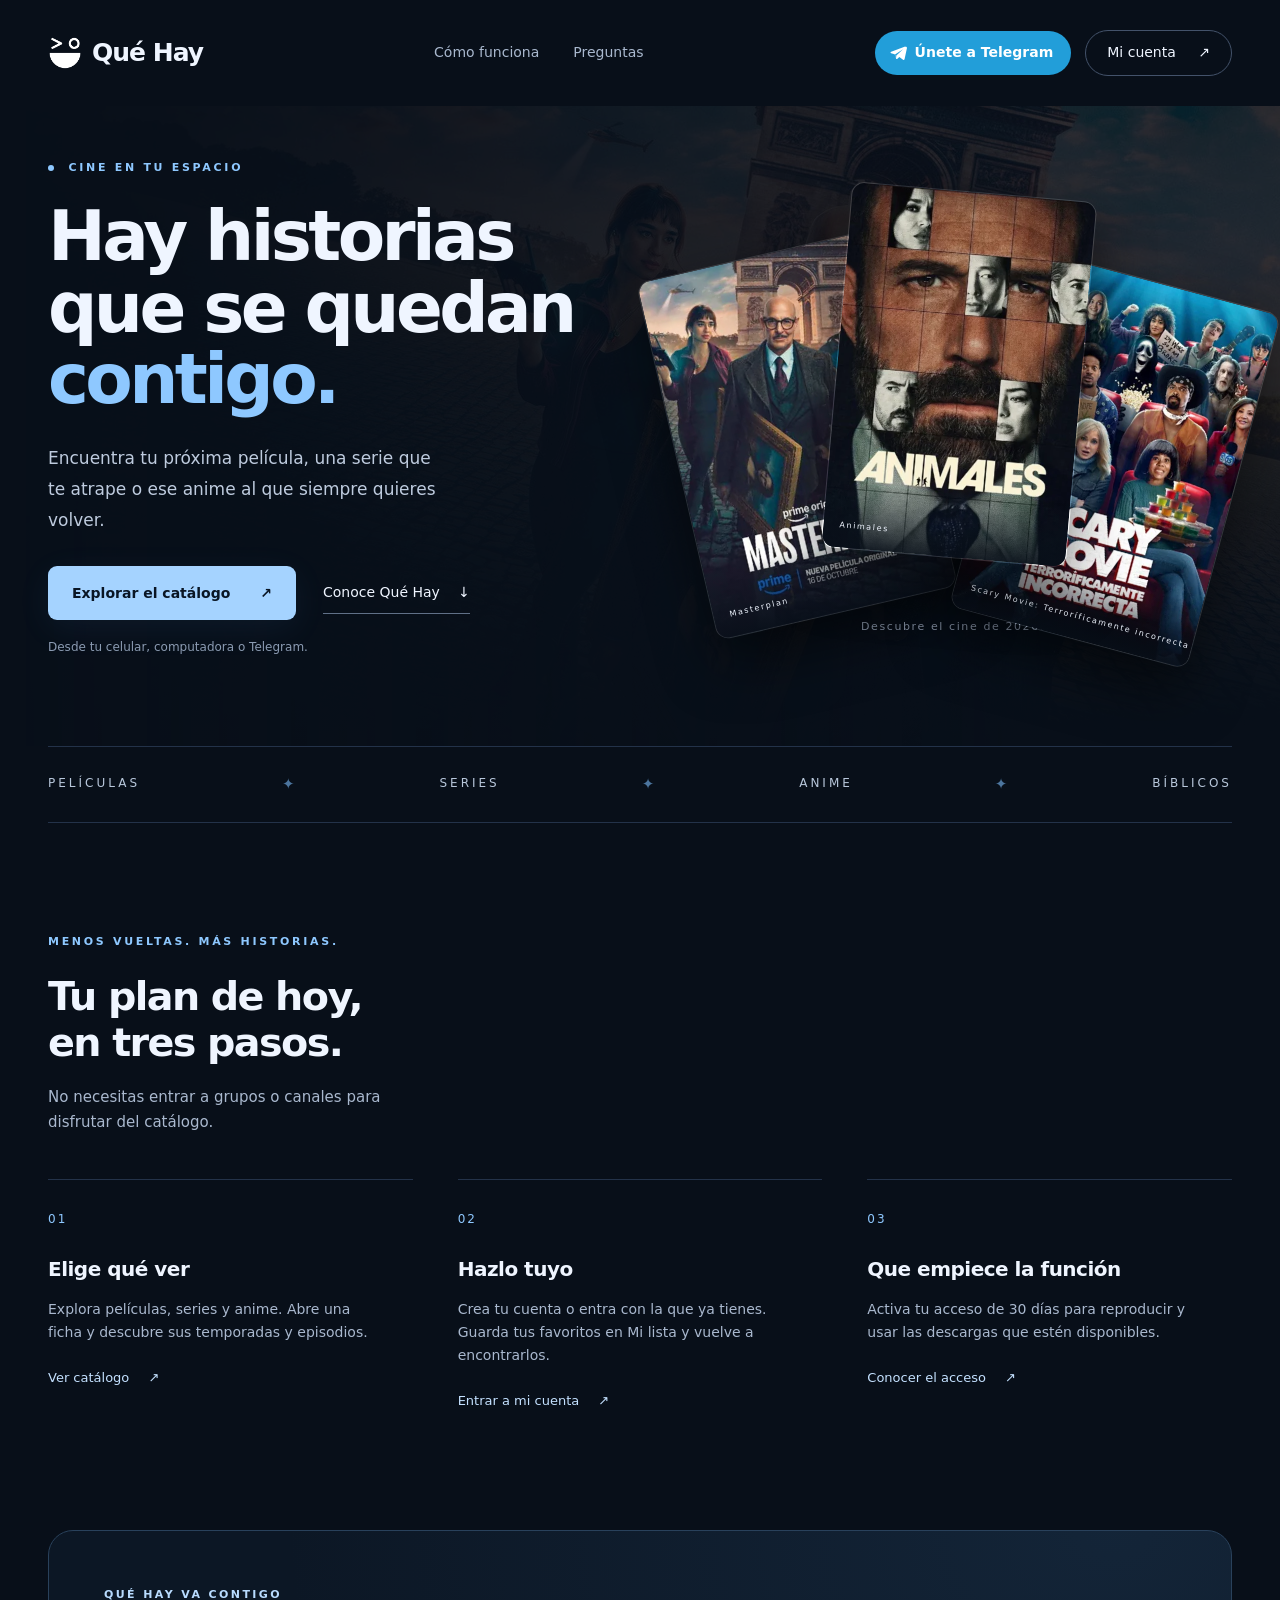
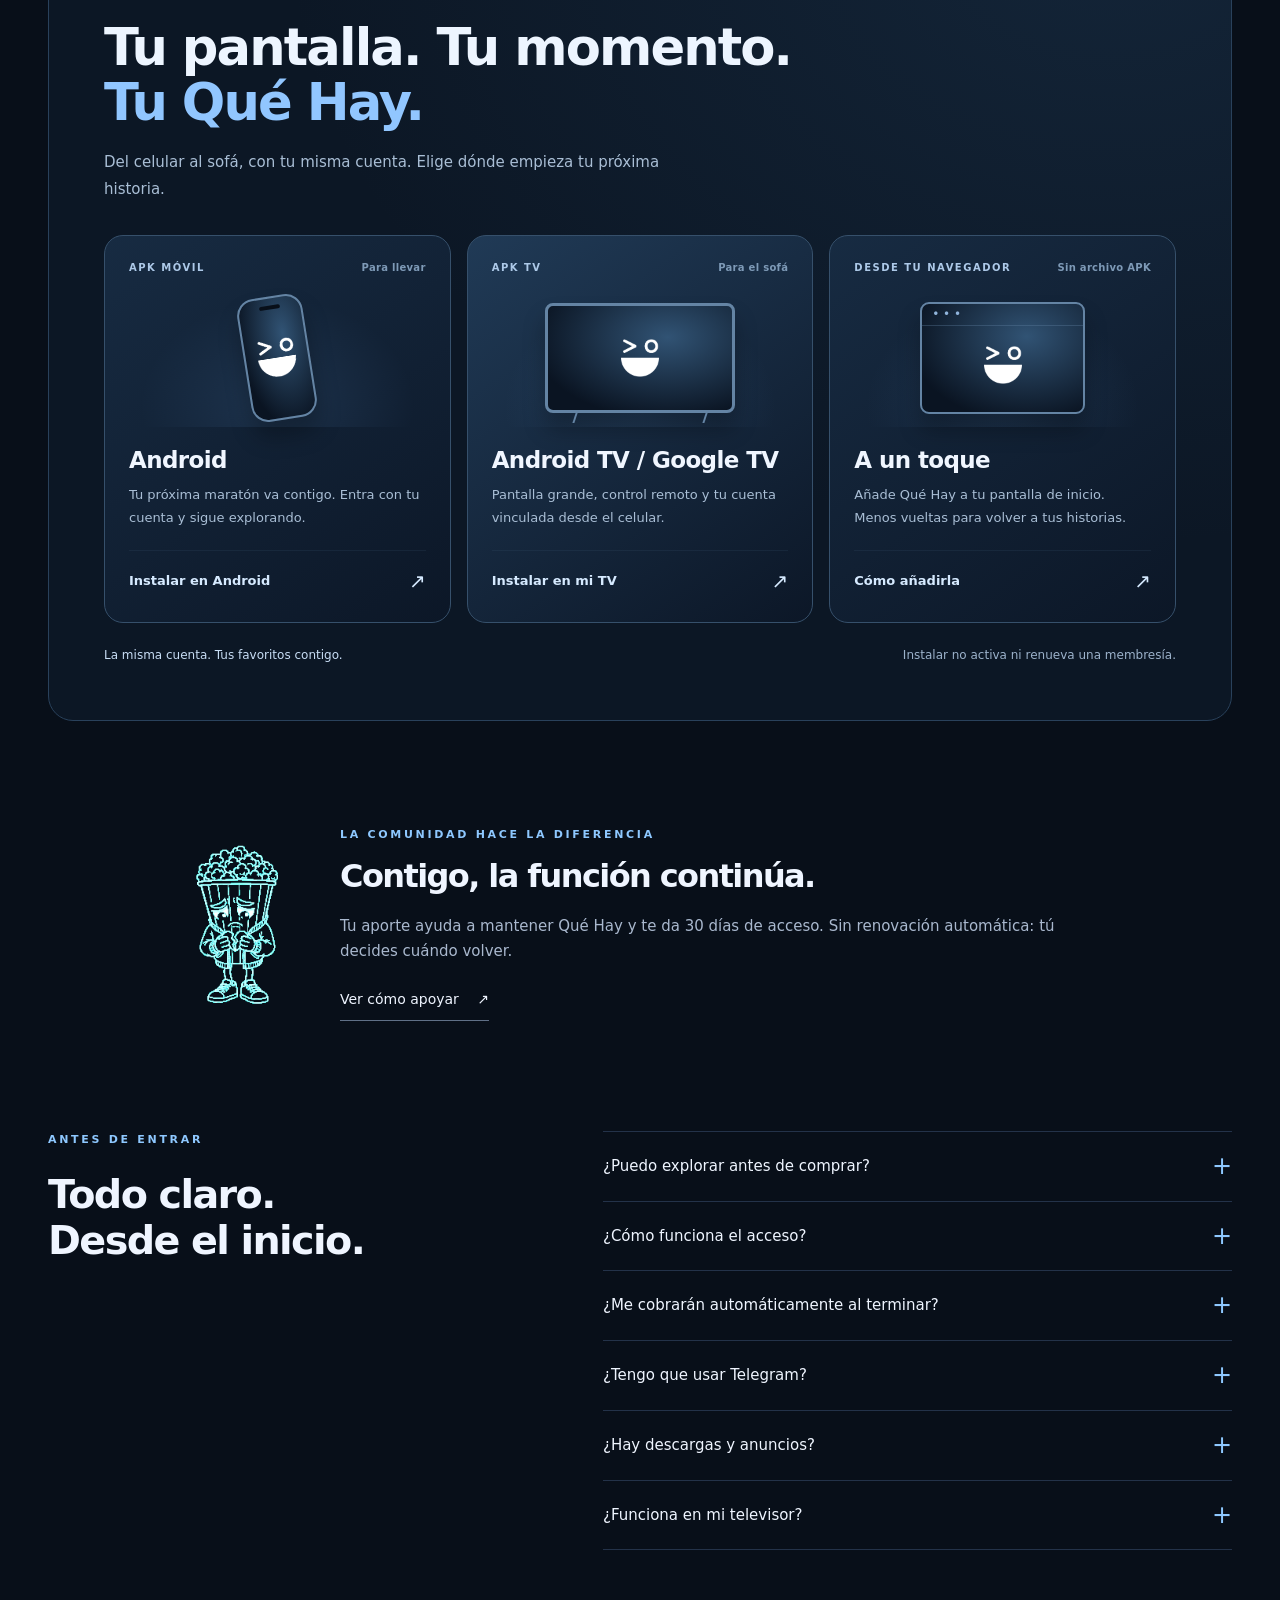
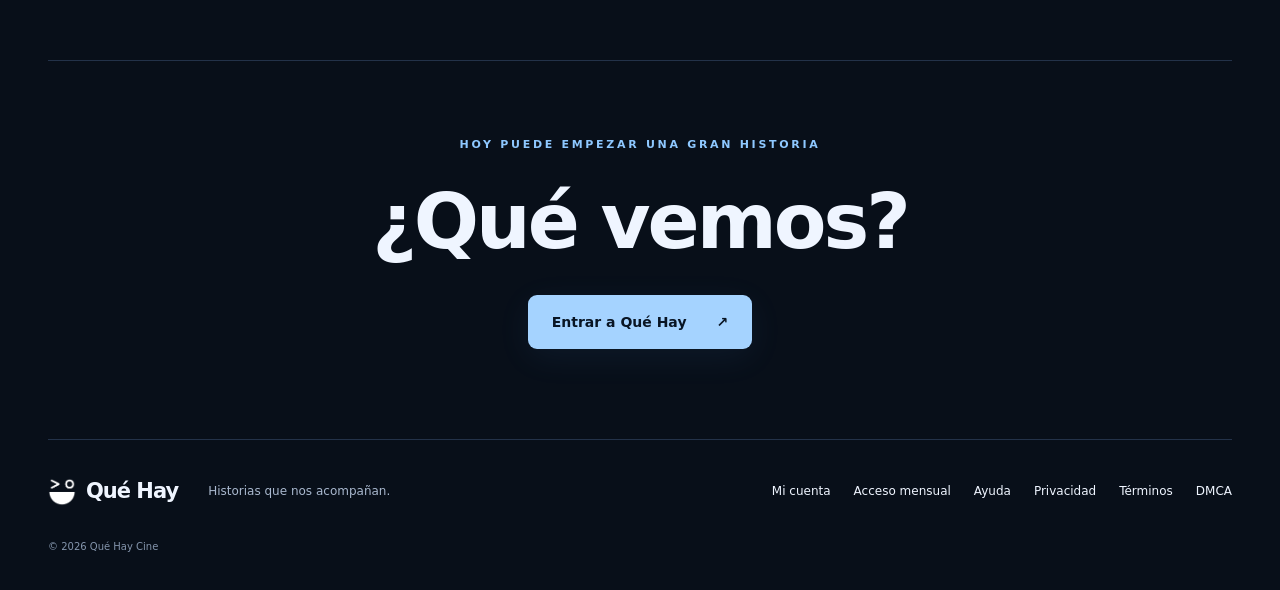
==== commit 8b9a4af1: "Add a pulsing "Únete a Telegram" button to the web and landing headers Links to t.me/quehaylive in T" ====
--- a/landing/index.html
+++ b/landing/index.html
@@ -16,13 +16,18 @@
   <link rel="icon" href="assets/icon.png">
   <link rel="stylesheet" href="assets/landing.css">
   <link rel="stylesheet" href="assets/platforms.css">
+  <link rel="stylesheet" href="assets/telegram.css">
+
+<link rel="stylesheet" href="assets/measure.css?v=3">
+<script src="assets/measure.js?v=3" defer></script>
 </head>
 <body>
 <a class="skip" href="#contenido">Ir al contenido</a>
 <header class="header wrap">
   <a class="brand" href="./" aria-label="Qué Hay Cine, inicio"><img src="assets/brand-face.png" width="42" height="42" alt=""><span>Qué Hay</span></a>
   <nav aria-label="Navegación principal"><a href="#como-funciona">Cómo funciona</a><a href="#preguntas">Preguntas</a></nav>
-  <a class="account" href="__APP_ORIGIN__/cuenta">Mi cuenta <span aria-hidden="true">↗</span></a>
+  <div class="header-actions"><a class="telegram" href="https://t.me/quehaylive" target="_blank" rel="noopener noreferrer" aria-label="Únete a nuestro canal de Telegram"><svg viewBox="0 0 24 24" fill="currentColor" aria-hidden="true"><path d="M21.6 3.2 2.9 10.4c-1.1.4-1.1 1.6 0 1.9l4.7 1.5 1.8 5.6c.3.8 1.2 1 1.8.4l2.6-2.4 4.9 3.6c.8.6 1.9.1 2.1-.9l3.1-14.6c.3-1.3-.9-2.3-2.3-1.9zm-3.2 4.2-8.6 7.8-.4 3.3-1.4-4.6 9.7-6.2c.5-.3.9.3.7.7z"/></svg><span>Únete a Telegram</span></a>
+  <a class="account" href="__APP_ORIGIN__/cuenta">Mi cuenta <span aria-hidden="true">↗</span></a></div>
 </header>
 <main id="contenido">
   <section class="hero" aria-labelledby="hero-title">
@@ -39,7 +44,7 @@
   </section>
   <section class="app-landing wrap qh-apps" id="tus-pantallas" aria-labelledby="everywhere-title"><p class="app-kicker">QUÉ HAY VA CONTIGO</p><h2 class="app-heading" id="everywhere-title">Tu pantalla. Tu momento.<br><em>Tu Qué Hay.</em></h2><p class="app-intro">Del celular al sofá, con tu misma cuenta. Elige dónde empieza tu próxima historia.</p><div class="app-grid"><article class="app-card android"><div class="app-label"><span>APK MÓVIL</span><span>Para llevar</span></div><div class="app-device-stage" aria-hidden="true"><div class="app-device mobile"><img src="assets/brand-face.png" width="42" height="42" alt="" loading="lazy"></div></div><h3>Android</h3><p>Tu próxima maratón va contigo. Entra con tu cuenta y sigue explorando.</p><a class="app-link" href="__APP_ORIGIN__/instalar#android">Instalar en Android<span aria-hidden="true">↗</span></a></article><article class="app-card tv"><div class="app-label"><span>APK TV</span><span>Para el sofá</span></div><div class="app-device-stage" aria-hidden="true"><div class="app-device television"><img src="assets/brand-face.png" width="42" height="42" alt="" loading="lazy"></div></div><h3>Android TV / Google TV</h3><p>Pantalla grande, control remoto y tu cuenta vinculada desde el celular.</p><a class="app-link" href="__APP_ORIGIN__/instalar#tv">Instalar en mi TV<span aria-hidden="true">↗</span></a></article><article class="app-card navegador"><div class="app-label"><span>DESDE TU NAVEGADOR</span><span>Sin archivo APK</span></div><div class="app-device-stage" aria-hidden="true"><div class="app-device browser"><img src="assets/brand-face.png" width="42" height="42" alt="" loading="lazy"></div></div><h3>A un toque</h3><p>Añade Qué Hay a tu pantalla de inicio. Menos vueltas para volver a tus historias.</p><a class="app-link" href="__APP_ORIGIN__/instalar#navegador">Cómo añadirla<span aria-hidden="true">↗</span></a></article></div><p class="app-footnote"><strong>La misma cuenta. Tus favoritos contigo.</strong><span>Instalar no activa ni renueva una membresía.</span></p></section>
   <section class="support wrap" aria-labelledby="support-title"><picture><source media="(prefers-reduced-motion: reduce)" srcset="assets/porcon-still.webp"><img src="assets/porcon.webp" width="121" height="220" alt="Porcón Crítico, nuestra mascota" loading="lazy"></picture><div><p class="eyebrow">LA COMUNIDAD HACE LA DIFERENCIA</p><h2 id="support-title">Contigo, la función continúa.</h2><p>Tu aporte ayuda a mantener Qué Hay y te da 30 días de acceso. Sin renovación automática: tú decides cuándo volver.</p><a class="text-link" href="__APP_ORIGIN__/membresia">Ver cómo apoyar <span aria-hidden="true">↗</span></a></div></section>
-  <section class="questions section wrap" id="preguntas" aria-labelledby="questions-title"><div class="section-title"><p class="eyebrow">ANTES DE ENTRAR</p><h2 id="questions-title">Todo claro.<br> Desde el inicio.</h2></div><div class="answers"><details><summary>¿Puedo explorar antes de comprar?</summary><p>Sí. Puedes consultar el catálogo. Para reproducir y acceder a los enlaces de descarga necesitas iniciar sesión y tener acceso vigente.</p></details><details><summary>¿Cómo funciona el acceso de 30 días?</summary><p>Se activa cuando se confirma tu aporte. Buy Me a Coffee recibe pagos en dólares; Yape/Plin y Binance Pay requieren revisión manual. Consulta los importes y las instrucciones actualizadas en <a href="__APP_ORIGIN__/membresia">la página de acceso</a>.</p></details><details><summary>¿Me cobrarán automáticamente al terminar?</summary><p>No. Al vencer tu acceso puedes volver a comprar si quieres. No hay renovación automática.</p></details><details><summary>¿Tengo que usar Telegram?</summary><p>No. También puedes entrar desde el navegador con tu cuenta. Telegram es otra forma de acceder y mantenerte cerca de la comunidad.</p></details><details><summary>¿Hay descargas y anuncios?</summary><p>Hay descargas cuando la película o el episodio tiene un enlace disponible. Se abren en un proveedor externo. Los reproductores pueden mostrar publicidad de terceros; el aporte no elimina esos anuncios.</p></details><details><summary>¿Funciona en mi televisor?</summary><p>Tenemos una versión para Android TV y Google TV, con control remoto y vinculación desde el celular. Esta APK no se instala en televisores LG con webOS ni Samsung con Tizen. Consulta las opciones y la disponibilidad de descarga en <a href="__APP_ORIGIN__/instalar#tv">Qué Hay para TV</a>.</p></details></div></section>
+  <section class="questions section wrap" id="preguntas" aria-labelledby="questions-title"><div class="section-title"><p class="eyebrow">ANTES DE ENTRAR</p><h2 id="questions-title">Todo claro.<br> Desde el inicio.</h2></div><div class="answers"><details><summary>¿Puedo explorar antes de comprar?</summary><p>Sí. Puedes consultar el catálogo. Para reproducir y acceder a los enlaces de descarga necesitas iniciar sesión y tener acceso vigente.</p></details><details><summary>¿Cómo funciona el acceso?</summary><p>Se activa cuando se confirma tu aporte. Buy Me a Coffee es una membresía mensual en dólares que se activa sola; Yape/Plin y Binance Pay son pagos únicos de 30 días que requieren revisión manual. Consulta los importes y las instrucciones actualizadas en <a href="__APP_ORIGIN__/membresia">la página de acceso</a>.</p></details><details><summary>¿Me cobrarán automáticamente al terminar?</summary><p>Depende del método. La membresía de Buy Me a Coffee se renueva cada mes hasta que la canceles, y conservas el acceso hasta el final del mes pagado. Con Yape/Plin o Binance Pay es un pago único de 30 días, sin renovación automática.</p></details><details><summary>¿Tengo que usar Telegram?</summary><p>No. También puedes entrar desde el navegador con tu cuenta. Telegram es otra forma de acceder y mantenerte cerca de la comunidad.</p></details><details><summary>¿Hay descargas y anuncios?</summary><p>Hay descargas cuando la película o el episodio tiene un enlace disponible. Se abren en un proveedor externo. Los reproductores pueden mostrar publicidad de terceros; el aporte no elimina esos anuncios.</p></details><details><summary>¿Funciona en mi televisor?</summary><p>Tenemos una versión para Android TV y Google TV, con control remoto y vinculación desde el celular. Esta APK no se instala en televisores LG con webOS ni Samsung con Tizen. Consulta las opciones y la disponibilidad de descarga en <a href="__APP_ORIGIN__/instalar#tv">Qué Hay para TV</a>.</p></details></div></section>
   <section class="final-cta wrap"><p class="eyebrow">HOY PUEDE EMPEZAR UNA GRAN HISTORIA</p><h2>¿Qué vemos?</h2><a class="button primary" href="__APP_ORIGIN__/">Entrar a Qué Hay <span aria-hidden="true">↗</span></a></section>
 </main>
 <footer class="footer wrap"><a class="brand" href="./" aria-label="Qué Hay Cine, inicio"><img src="assets/brand-face.png" width="42" height="42" alt="" loading="lazy"><span>Qué Hay</span></a><p>Historias que nos acompañan.</p><nav aria-label="Información"><a href="__APP_ORIGIN__/cuenta">Mi cuenta</a><a href="__APP_ORIGIN__/membresia">Acceso mensual</a><a href="#preguntas">Ayuda</a><a href="/politicas-de-privacidad/">Privacidad</a><a href="/terminos-y-condiciones/">Términos</a><a href="/dmca/">DMCA</a></nav><small>© 2026 Qué Hay Cine</small></footer>
--- a/landing/assets/telegram.css
+++ b/landing/assets/telegram.css
@@ -0,0 +1,9 @@
+/* "Únete a Telegram" in the landing header: Telegram blue, a gentle pulse. */
+.header-actions{display:flex;align-items:center;gap:14px}
+.telegram{display:inline-flex;align-items:center;gap:8px;padding:10px 18px 10px 14px;border-radius:100px;background:#229ed9;color:#fff;font-size:14px;font-weight:700;white-space:nowrap;text-decoration:none;box-shadow:0 0 0 0 rgba(34,158,217,.55);animation:tg-pulse 2.4s ease-out infinite}
+.telegram:hover{background:#1b8ec5;color:#fff}
+.telegram:focus-visible{outline:2px solid #bfe6ff;outline-offset:3px}
+.telegram svg{width:18px;height:18px;flex:none}
+@keyframes tg-pulse{0%{box-shadow:0 0 0 0 rgba(34,158,217,.55)}70%{box-shadow:0 0 0 11px rgba(34,158,217,0)}100%{box-shadow:0 0 0 0 rgba(34,158,217,0)}}
+@media (prefers-reduced-motion:reduce){.telegram{animation:none}}
+@media(max-width:700px){.header-actions{gap:10px}.telegram{width:38px;height:38px;padding:0;justify-content:center}.telegram span{position:absolute;width:1px;height:1px;overflow:hidden;clip:rect(0 0 0 0);white-space:nowrap}}
--- a/landing/assets/measure.css
+++ b/landing/assets/measure.css
@@ -0,0 +1 @@
+.qh-measure-choice{position:fixed;z-index:100000;bottom:calc(88px + env(safe-area-inset-bottom,0px));left:20px;width:min(390px,calc(100vw - 40px));box-sizing:border-box;padding:20px;border:1px solid #476080;border-radius:16px;background:#101d30;color:#eff6ff;box-shadow:0 10px 40px #0006;font:14px/1.5 system-ui,sans-serif;text-align:left}.qh-measure-choice strong{font-size:16px}.qh-measure-choice p{margin:10px 0 16px;color:#becde0;font-size:13px;line-height:1.6}.qh-measure-choice p a{color:#b9d9ff;text-underline-offset:3px}.qh-measure-choice div{display:flex;gap:10px;flex-wrap:wrap;margin-top:14px}.qh-measure-choice button{cursor:pointer;border:1px solid #6a819d;border-radius:8px;background:#182b43;color:#edf6ff;padding:10px 13px;font:600 12px/1.4 system-ui,sans-serif;min-height:42px}.qh-measure-choice button:first-child{background:#bdd9fa;color:#0c1728}.qh-measure-toggle{display:flex;align-items:flex-start;gap:9px;color:#d2dfef;font-size:12px;line-height:1.5}.qh-measure-toggle input{margin-top:3px;accent-color:#bdd9fa}.qh-measure-settings{appearance:none;display:inline-block;position:static;z-index:auto;margin:4px 8px 4px 12px;padding:4px 0;border:0;background:transparent;color:#94a9c1;font:11px/1.4 system-ui,sans-serif;text-decoration:underline;text-underline-offset:3px;cursor:pointer;opacity:.78}.qh-measure-settings:hover{color:#d5e6fb;opacity:1}.qh-measure-choice button:focus-visible,.qh-measure-settings:focus-visible{outline:3px solid #b5d8ff;outline-offset:3px}@media(min-width:801px){.qh-measure-choice{bottom:45px}}
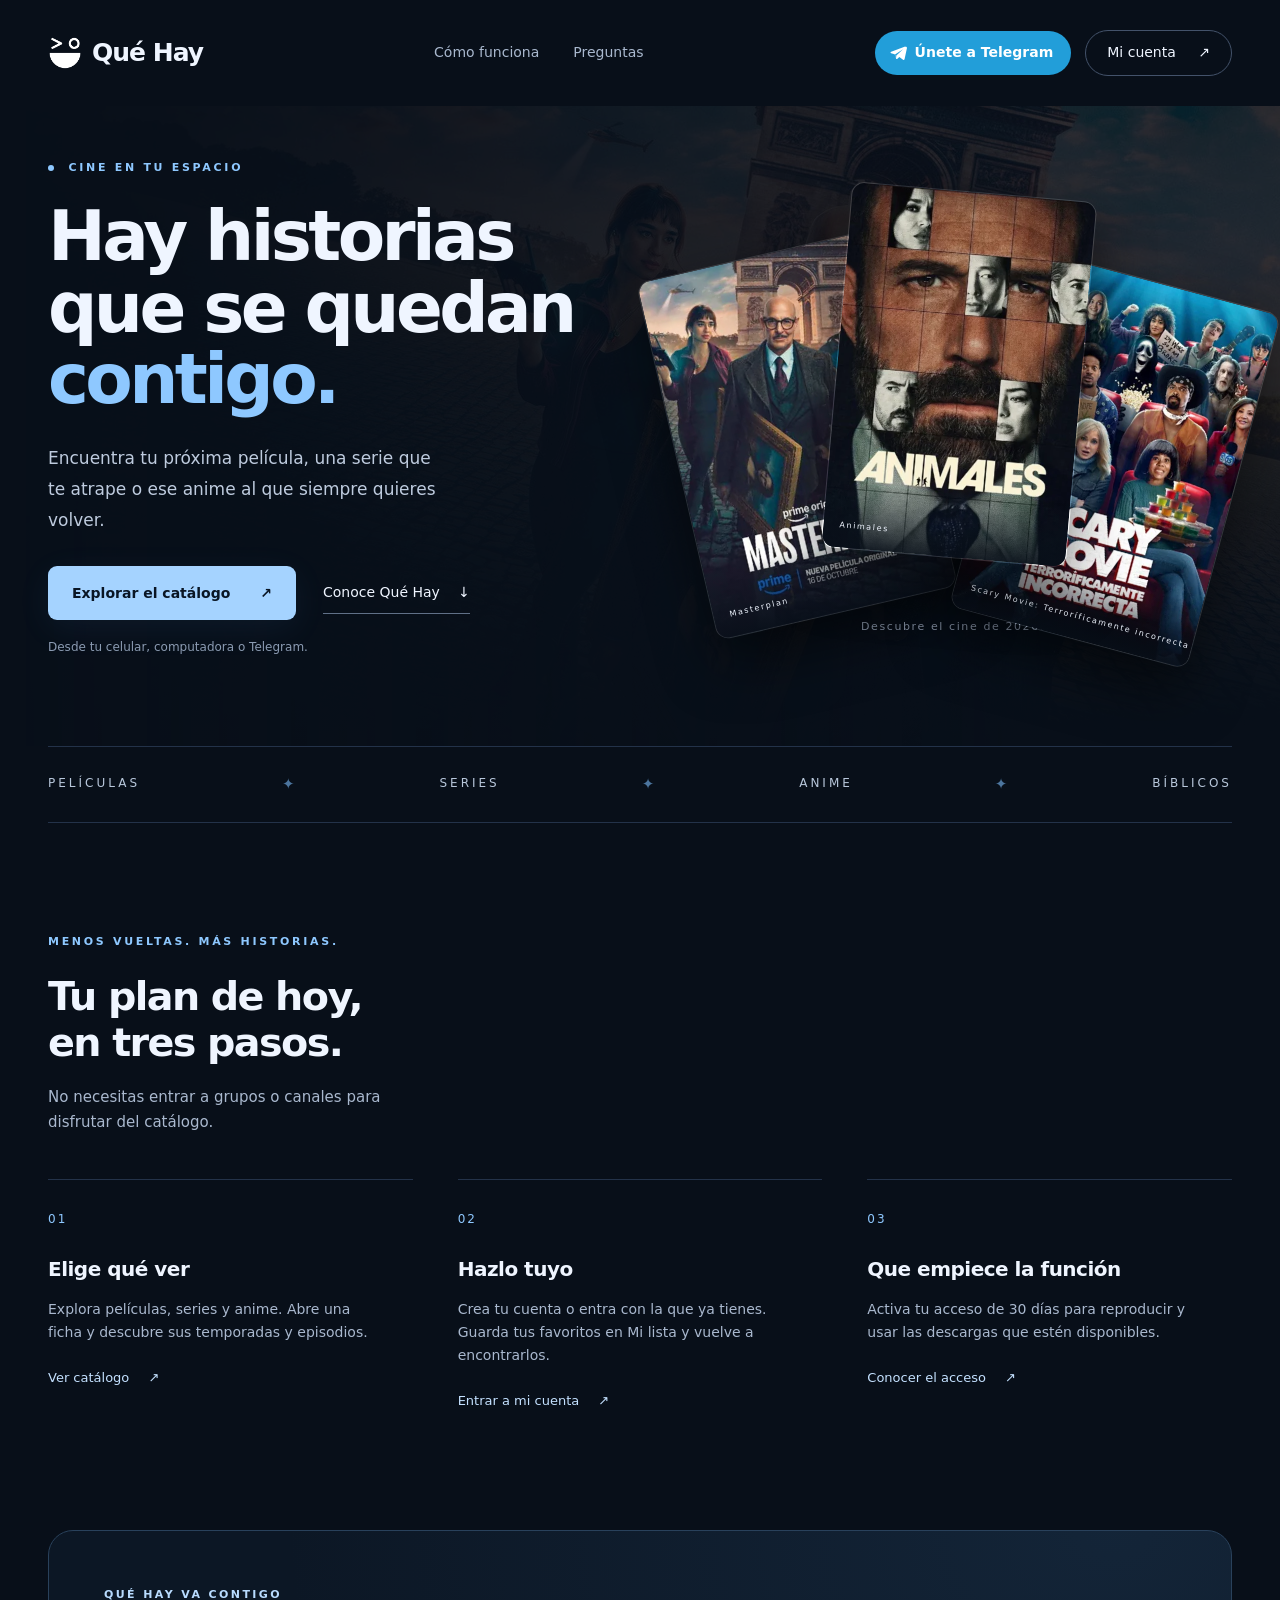
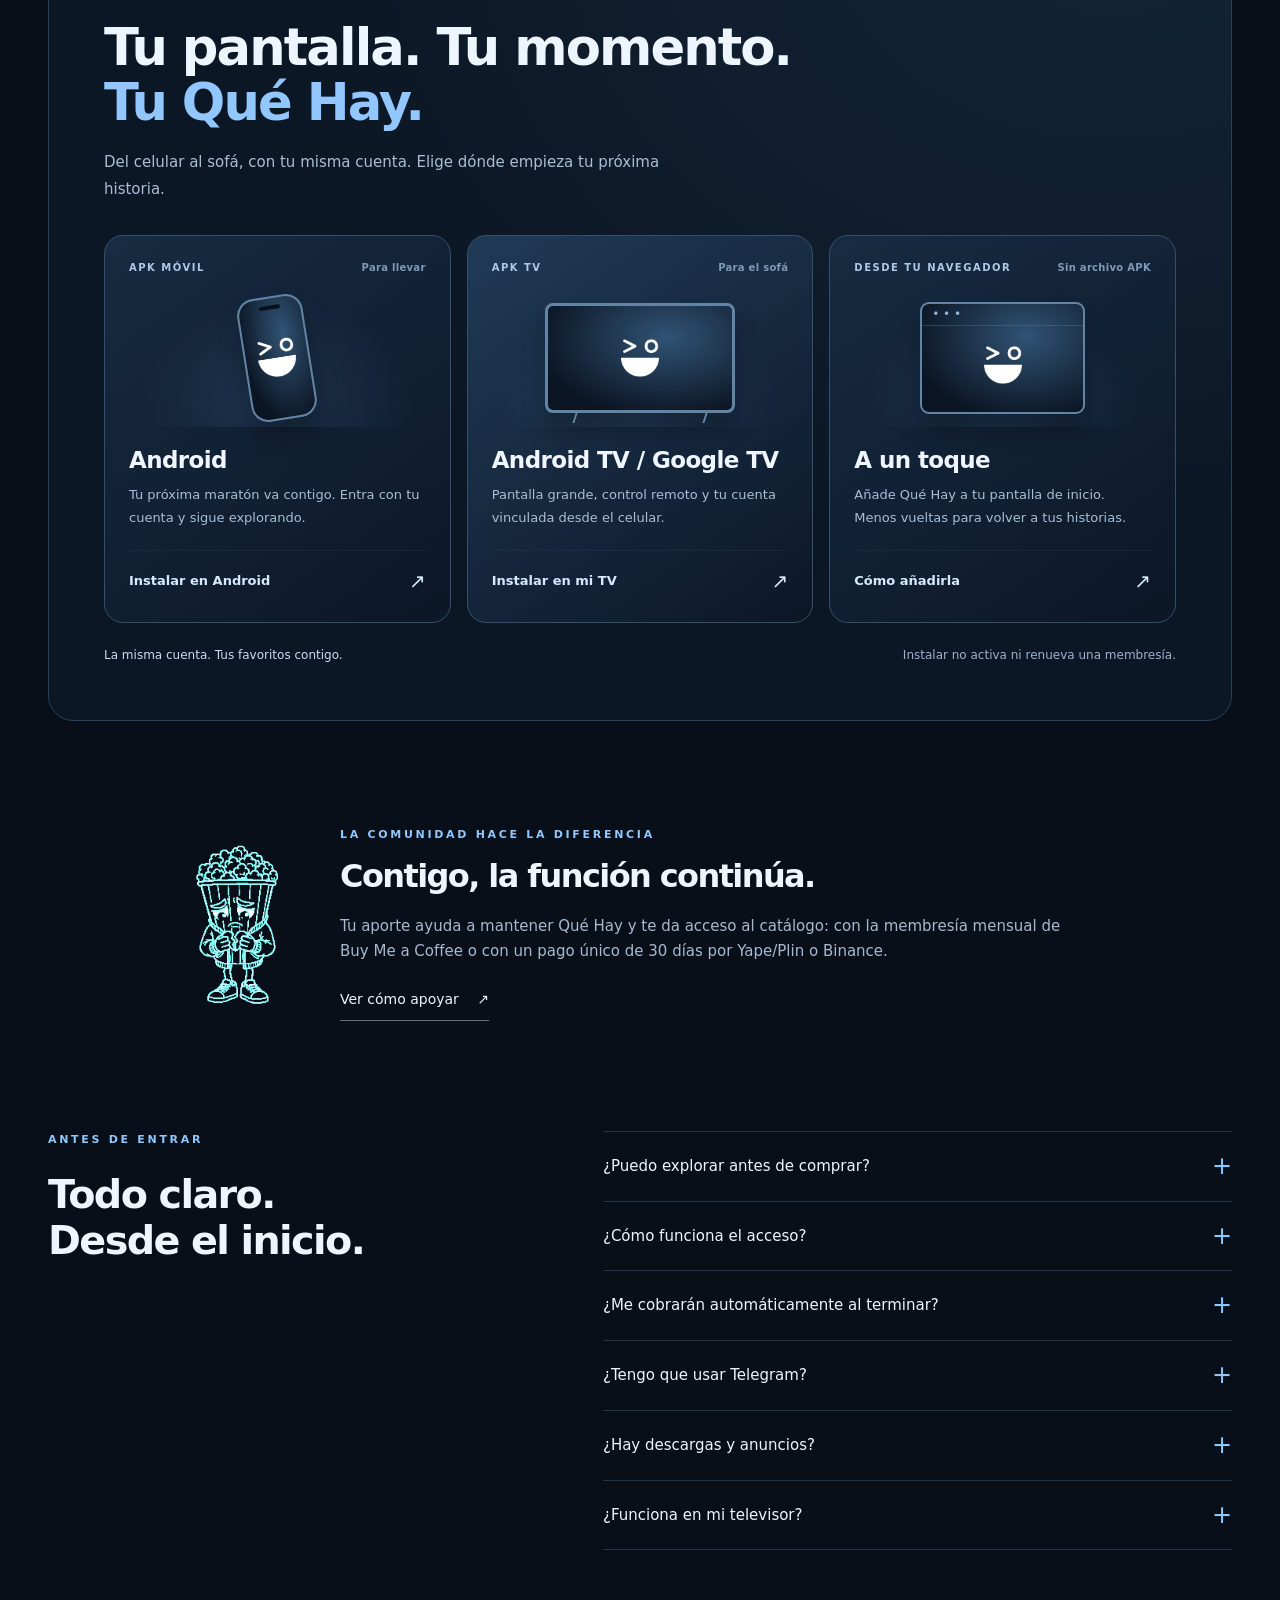
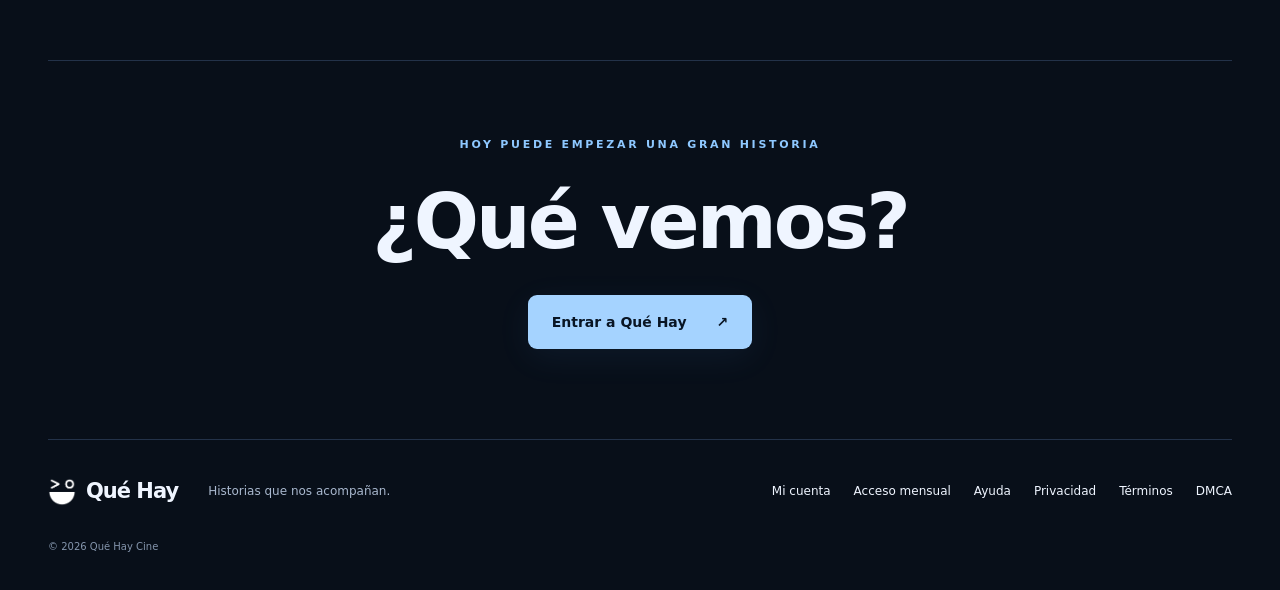
==== commit 10437593: "Landing: the support section no longer says access never renews Co-Authored-By: Claude Opus 5.5 <nor" ====
--- a/landing/index.html
+++ b/landing/index.html
@@ -43,7 +43,7 @@
     <ol class="steps"><li><span class="step-number">01</span><h3>Elige qué ver</h3><p>Explora películas, series y anime. Abre una ficha y descubre sus temporadas y episodios.</p><a href="__APP_ORIGIN__/">Ver catálogo <span aria-hidden="true">↗</span></a></li><li><span class="step-number">02</span><h3>Hazlo tuyo</h3><p>Crea tu cuenta o entra con la que ya tienes. Guarda tus favoritos en Mi lista y vuelve a encontrarlos.</p><a href="__APP_ORIGIN__/cuenta">Entrar a mi cuenta <span aria-hidden="true">↗</span></a></li><li><span class="step-number">03</span><h3>Que empiece la función</h3><p>Activa tu acceso de 30 días para reproducir y usar las descargas que estén disponibles.</p><a href="__APP_ORIGIN__/membresia">Conocer el acceso <span aria-hidden="true">↗</span></a></li></ol>
   </section>
   <section class="app-landing wrap qh-apps" id="tus-pantallas" aria-labelledby="everywhere-title"><p class="app-kicker">QUÉ HAY VA CONTIGO</p><h2 class="app-heading" id="everywhere-title">Tu pantalla. Tu momento.<br><em>Tu Qué Hay.</em></h2><p class="app-intro">Del celular al sofá, con tu misma cuenta. Elige dónde empieza tu próxima historia.</p><div class="app-grid"><article class="app-card android"><div class="app-label"><span>APK MÓVIL</span><span>Para llevar</span></div><div class="app-device-stage" aria-hidden="true"><div class="app-device mobile"><img src="assets/brand-face.png" width="42" height="42" alt="" loading="lazy"></div></div><h3>Android</h3><p>Tu próxima maratón va contigo. Entra con tu cuenta y sigue explorando.</p><a class="app-link" href="__APP_ORIGIN__/instalar#android">Instalar en Android<span aria-hidden="true">↗</span></a></article><article class="app-card tv"><div class="app-label"><span>APK TV</span><span>Para el sofá</span></div><div class="app-device-stage" aria-hidden="true"><div class="app-device television"><img src="assets/brand-face.png" width="42" height="42" alt="" loading="lazy"></div></div><h3>Android TV / Google TV</h3><p>Pantalla grande, control remoto y tu cuenta vinculada desde el celular.</p><a class="app-link" href="__APP_ORIGIN__/instalar#tv">Instalar en mi TV<span aria-hidden="true">↗</span></a></article><article class="app-card navegador"><div class="app-label"><span>DESDE TU NAVEGADOR</span><span>Sin archivo APK</span></div><div class="app-device-stage" aria-hidden="true"><div class="app-device browser"><img src="assets/brand-face.png" width="42" height="42" alt="" loading="lazy"></div></div><h3>A un toque</h3><p>Añade Qué Hay a tu pantalla de inicio. Menos vueltas para volver a tus historias.</p><a class="app-link" href="__APP_ORIGIN__/instalar#navegador">Cómo añadirla<span aria-hidden="true">↗</span></a></article></div><p class="app-footnote"><strong>La misma cuenta. Tus favoritos contigo.</strong><span>Instalar no activa ni renueva una membresía.</span></p></section>
-  <section class="support wrap" aria-labelledby="support-title"><picture><source media="(prefers-reduced-motion: reduce)" srcset="assets/porcon-still.webp"><img src="assets/porcon.webp" width="121" height="220" alt="Porcón Crítico, nuestra mascota" loading="lazy"></picture><div><p class="eyebrow">LA COMUNIDAD HACE LA DIFERENCIA</p><h2 id="support-title">Contigo, la función continúa.</h2><p>Tu aporte ayuda a mantener Qué Hay y te da 30 días de acceso. Sin renovación automática: tú decides cuándo volver.</p><a class="text-link" href="__APP_ORIGIN__/membresia">Ver cómo apoyar <span aria-hidden="true">↗</span></a></div></section>
+  <section class="support wrap" aria-labelledby="support-title"><picture><source media="(prefers-reduced-motion: reduce)" srcset="assets/porcon-still.webp"><img src="assets/porcon.webp" width="121" height="220" alt="Porcón Crítico, nuestra mascota" loading="lazy"></picture><div><p class="eyebrow">LA COMUNIDAD HACE LA DIFERENCIA</p><h2 id="support-title">Contigo, la función continúa.</h2><p>Tu aporte ayuda a mantener Qué Hay y te da acceso al catálogo: con la membresía mensual de Buy Me a Coffee o con un pago único de 30 días por Yape/Plin o Binance.</p><a class="text-link" href="__APP_ORIGIN__/membresia">Ver cómo apoyar <span aria-hidden="true">↗</span></a></div></section>
   <section class="questions section wrap" id="preguntas" aria-labelledby="questions-title"><div class="section-title"><p class="eyebrow">ANTES DE ENTRAR</p><h2 id="questions-title">Todo claro.<br> Desde el inicio.</h2></div><div class="answers"><details><summary>¿Puedo explorar antes de comprar?</summary><p>Sí. Puedes consultar el catálogo. Para reproducir y acceder a los enlaces de descarga necesitas iniciar sesión y tener acceso vigente.</p></details><details><summary>¿Cómo funciona el acceso?</summary><p>Se activa cuando se confirma tu aporte. Buy Me a Coffee es una membresía mensual en dólares que se activa sola; Yape/Plin y Binance Pay son pagos únicos de 30 días que requieren revisión manual. Consulta los importes y las instrucciones actualizadas en <a href="__APP_ORIGIN__/membresia">la página de acceso</a>.</p></details><details><summary>¿Me cobrarán automáticamente al terminar?</summary><p>Depende del método. La membresía de Buy Me a Coffee se renueva cada mes hasta que la canceles, y conservas el acceso hasta el final del mes pagado. Con Yape/Plin o Binance Pay es un pago único de 30 días, sin renovación automática.</p></details><details><summary>¿Tengo que usar Telegram?</summary><p>No. También puedes entrar desde el navegador con tu cuenta. Telegram es otra forma de acceder y mantenerte cerca de la comunidad.</p></details><details><summary>¿Hay descargas y anuncios?</summary><p>Hay descargas cuando la película o el episodio tiene un enlace disponible. Se abren en un proveedor externo. Los reproductores pueden mostrar publicidad de terceros; el aporte no elimina esos anuncios.</p></details><details><summary>¿Funciona en mi televisor?</summary><p>Tenemos una versión para Android TV y Google TV, con control remoto y vinculación desde el celular. Esta APK no se instala en televisores LG con webOS ni Samsung con Tizen. Consulta las opciones y la disponibilidad de descarga en <a href="__APP_ORIGIN__/instalar#tv">Qué Hay para TV</a>.</p></details></div></section>
   <section class="final-cta wrap"><p class="eyebrow">HOY PUEDE EMPEZAR UNA GRAN HISTORIA</p><h2>¿Qué vemos?</h2><a class="button primary" href="__APP_ORIGIN__/">Entrar a Qué Hay <span aria-hidden="true">↗</span></a></section>
 </main>
